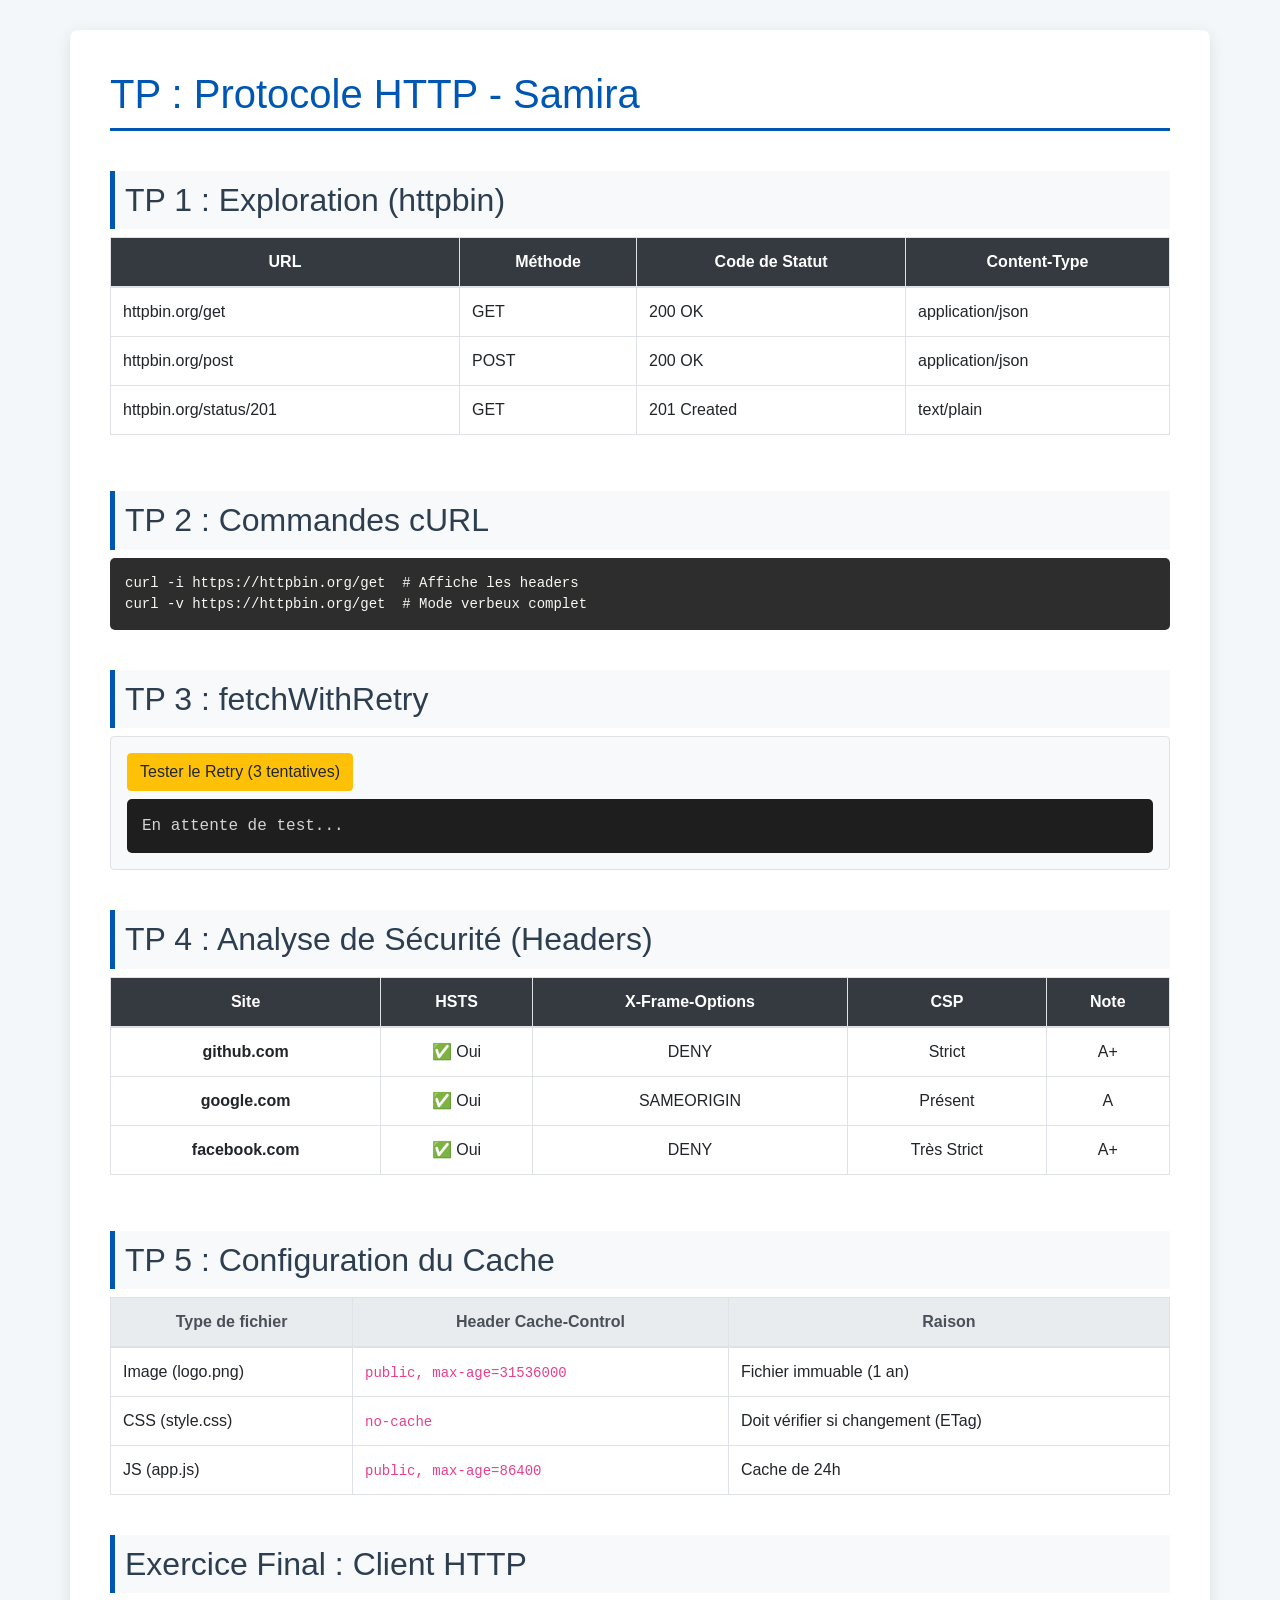
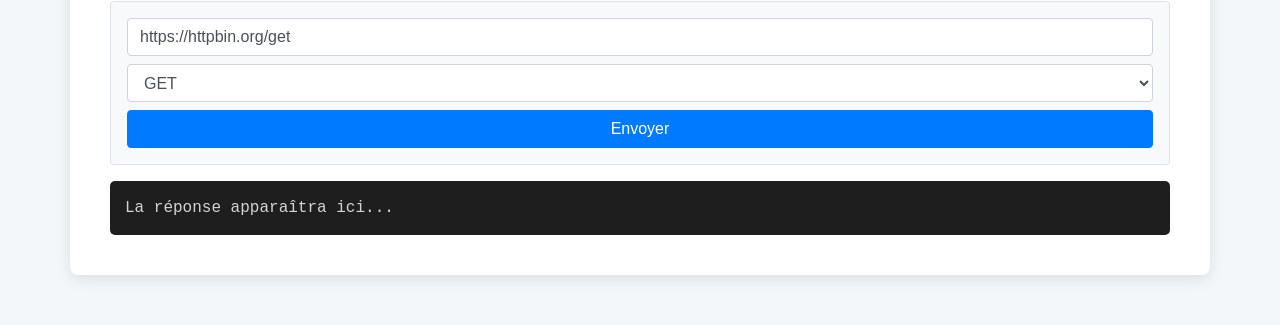
==== TPs/index.html @ c8ce0513 "Refactor index.html for clarity and structure" ====
<!DOCTYPE html>
<html lang="fr">
<head>
  <meta charset="UTF-8" />
  <meta name="viewport" content="width=device-width, initial-scale=1.0" />
  <title>TP Final : Le Protocole HTTP - Samira</title>
  <link rel="stylesheet" href="https://stackpath.bootstrapcdn.com/bootstrap/4.5.2/css/bootstrap.min.css" />
  <style>
    body { font-family: 'Segoe UI', Tahoma, Geneva, Verdana, sans-serif; background-color: #f4f7f9; color: #333; padding-bottom: 50px; }
    .container { background: white; padding: 40px; margin-top: 30px; border-radius: 8px; box-shadow: 0 4px 15px rgba(0,0,0,0.1); }
    h1 { color: #0056b3; border-bottom: 3px solid #0056b3; padding-bottom: 10px; margin-bottom: 30px; }
    h2 { color: #2c3e50; margin-top: 40px; border-left: 5px solid #0056b3; padding-left: 15px; background: #f8f9fa; padding: 10px; }
    .instruction { background-color: #ffffff; border: 1px solid #dee2e6; padding: 15px; border-radius: 5px; margin-top: 10px; border-left: 3px solid #6c757d; }
    pre { background: #2d2d2d; color: #f8f8f2; padding: 15px; border-radius: 5px; overflow-x: auto; }
    .table thead th { background-color: #343a40; color: white; text-align: center; }
    #response-area, #retry-log { background: #1e1e1e; color: #d4d4d4; padding: 15px; border-radius: 5px; min-height: 50px; white-space: pre-wrap; font-family: monospace; }
  </style>
</head>
<body>
  <div class="container">
    <h1>TP : Protocole HTTP - Samira</h1>

    <h2>TP 1 : Exploration (httpbin)</h2>
    <div class="table-responsive">
      <table class="table table-bordered">
        <thead>
          <tr>
            <th>URL</th>
            <th>Méthode</th>
            <th>Code de Statut</th>
            <th>Content-Type</th>
          </tr>
        </thead>
        <tbody>
          <tr>
            <td>httpbin.org/get</td>
            <td>GET</td>
            <td>200 OK</td>
            <td>application/json</td>
          </tr>
          <tr>
            <td>httpbin.org/post</td>
            <td>POST</td>
            <td>200 OK</td>
            <td>application/json</td>
          </tr>
          <tr>
            <td>httpbin.org/status/201</td>
            <td>GET</td>
            <td>201 Created</td>
            <td>text/plain</td>
          </tr>
        </tbody>
      </table>
    </div>

    <h2>TP 2 : Commandes cURL</h2>
    <pre>curl -i https://httpbin.org/get  # Affiche les headers
curl -v https://httpbin.org/get  # Mode verbeux complet</pre>

    <h2>TP 3 : fetchWithRetry</h2>
    <div class="p-3 border rounded bg-light mb-3">
        <button class="btn btn-warning" onclick="testRetry()">Tester le Retry (3 tentatives)</button>
        <div id="retry-log" class="mt-2">En attente de test...</div>
    </div>

    <h2>TP 4 : Analyse de Sécurité (Headers)</h2>
    <div class="table-responsive">
      <table class="table table-bordered text-center">
        <thead>
          <tr>
            <th>Site</th>
            <th>HSTS</th>
            <th>X-Frame-Options</th>
            <th>CSP</th>
            <th>Note</th>
          </tr>
        </thead>
        <tbody>
          <tr>
            <td><strong>github.com</strong></td>
            <td>✅ Oui</td>
            <td>DENY</td>
            <td>Strict</td>
            <td>A+</td>
          </tr>
          <tr>
            <td><strong>google.com</strong></td>
            <td>✅ Oui</td>
            <td>SAMEORIGIN</td>
            <td>Présent</td>
            <td>A</td>
          </tr>
          <tr>
            <td><strong>facebook.com</strong></td>
            <td>✅ Oui</td>
            <td>DENY</td>
            <td>Très Strict</td>
            <td>A+</td>
          </tr>
        </tbody>
      </table>
    </div>

    <h2>TP 5 : Configuration du Cache</h2>
    <table class="table table-bordered">
      <thead class="thead-light">
        <tr><th>Type de fichier</th><th>Header Cache-Control</th><th>Raison</th></tr>
      </thead>
      <tbody>
        <tr><td>Image (logo.png)</td><td><code>public, max-age=31536000</code></td><td>Fichier immuable (1 an)</td></tr>
        <tr><td>CSS (style.css)</td><td><code>no-cache</code></td><td>Doit vérifier si changement (ETag)</td></tr>
        <tr><td>JS (app.js)</td><td><code>public, max-age=86400</code></td><td>Cache de 24h</td></tr>
      </tbody>
    </table>

    <h2>Exercice Final : Client HTTP</h2>
    <form id="http-form" class="bg-light p-3 border rounded">
      <input type="url" id="url" class="form-control mb-2" value="https://httpbin.org/get">
      <select id="method" class="form-control mb-2">
        <option>GET</option><option>POST</option>
      </select>
      <button type="submit" class="btn btn-primary btn-block">Envoyer</button>
    </form>
    <div id="response-area" class="mt-3">La réponse apparaîtra ici...</div>
  </div>

  <script>
    // Logique Retry
    async function fetchWithRetry(url, options, maxRetries) {
      const log = document.getElementById('retry-log');
      log.textContent = "";
      for (let i = 0; i <= maxRetries; i++) {
        try {
          log.textContent += `Essai ${i}... `;
          const res = await fetch(url, options);
          if (res.status >= 500) throw new Error(res.status);
          log.textContent += "Succès !";
          return res;
        } catch (e) {
          if (i === maxRetries) { log.textContent += "\nÉchec final."; throw e; }
          log.textContent += `Erreur ${e.message}. Attente 1s...\n`;
          await new Promise(r => setTimeout(r, 1000));
        }
      }
    }
    function testRetry() { fetchWithRetry('https://httpbin.org/status/500', {}, 3).catch(e=>{}); }

    // Logique Formulaire
    document.getElementById('http-form').addEventListener('submit', async (e) => {
      e.preventDefault();
      const area = document.getElementById('response-area');
      area.textContent = "Chargement...";
      try {
        const res = await fetch(document.getElementById('url').value, { method: document.getElementById('method').value });
        const data = await res.json();
        area.textContent = JSON.stringify(data, null, 2);
      } catch (err) { area.textContent = "Erreur: " + err.message; }
    });
  </script>
</body>
</html>
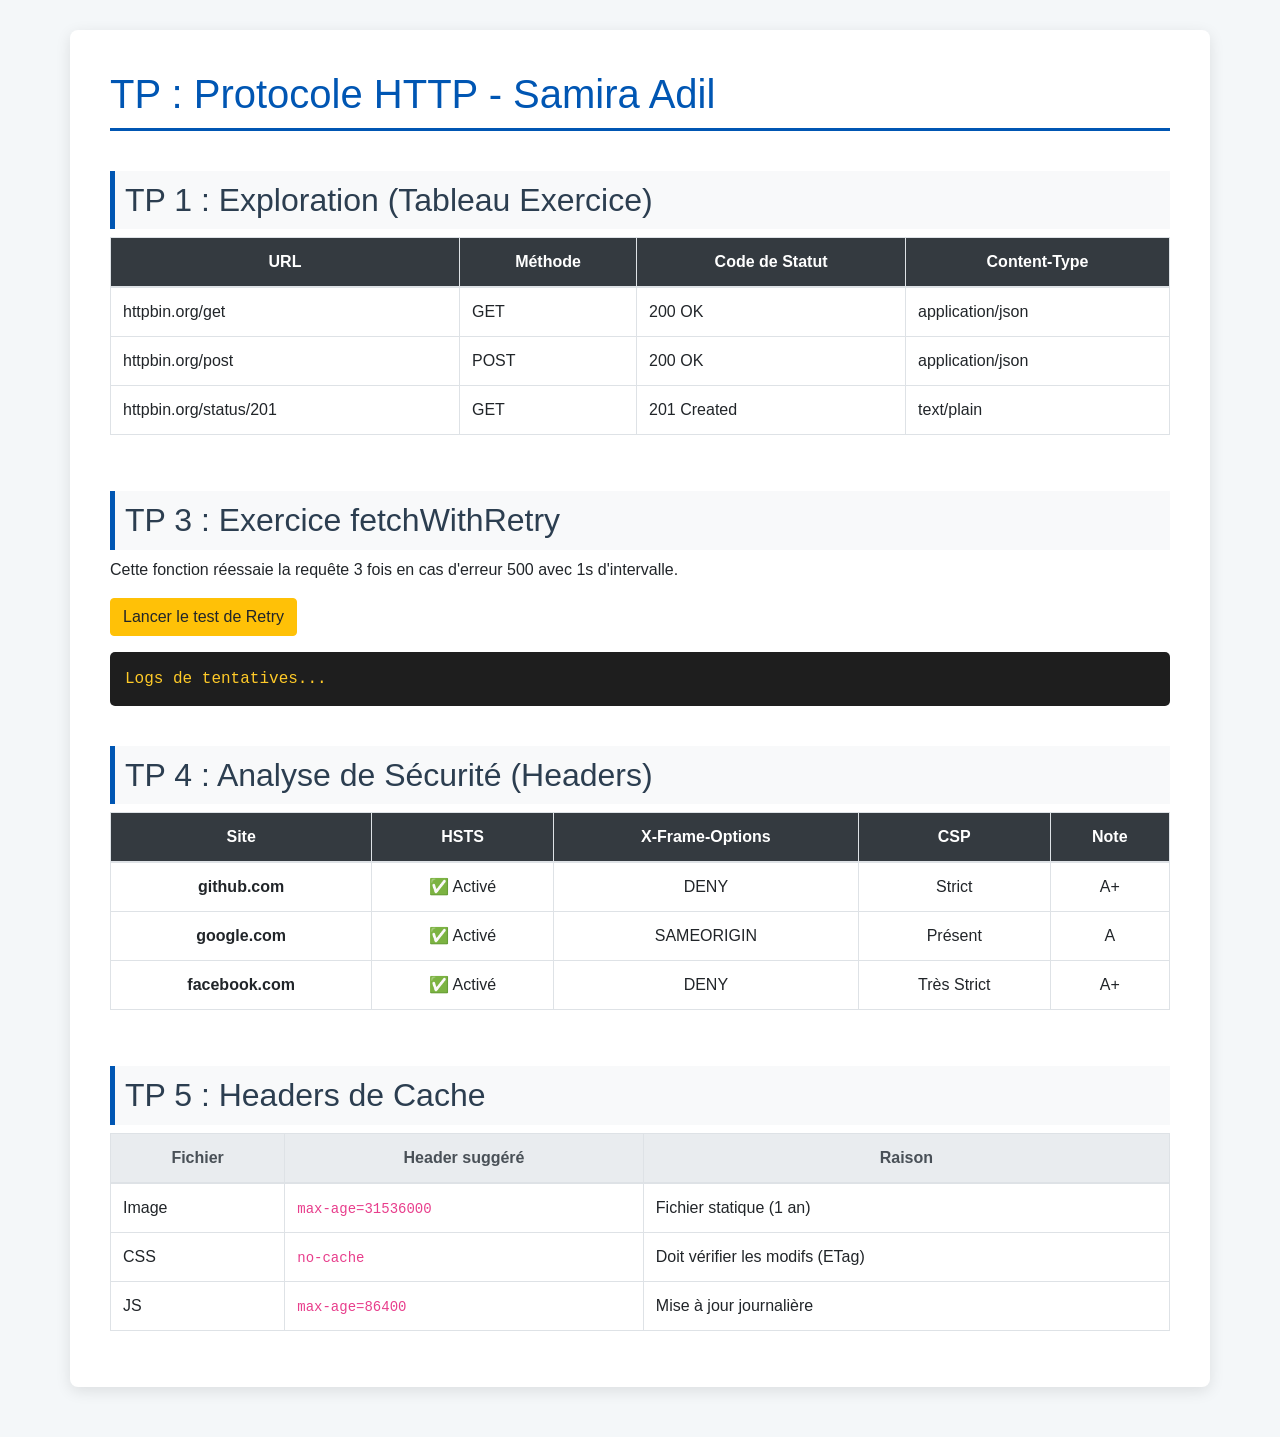
==== commit 6459c310: "Refactor HTML structure and styles for clarity" ====
--- a/TPs/index.html
+++ b/TPs/index.html
@@ -6,21 +6,20 @@
   <title>TP Final : Le Protocole HTTP - Samira</title>
   <link rel="stylesheet" href="https://stackpath.bootstrapcdn.com/bootstrap/4.5.2/css/bootstrap.min.css" />
   <style>
-    body { font-family: 'Segoe UI', Tahoma, Geneva, Verdana, sans-serif; background-color: #f4f7f9; color: #333; padding-bottom: 50px; }
+    body { font-family: 'Segoe UI', sans-serif; background-color: #f4f7f9; padding-bottom: 50px; }
     .container { background: white; padding: 40px; margin-top: 30px; border-radius: 8px; box-shadow: 0 4px 15px rgba(0,0,0,0.1); }
-    h1 { color: #0056b3; border-bottom: 3px solid #0056b3; padding-bottom: 10px; margin-bottom: 30px; }
-    h2 { color: #2c3e50; margin-top: 40px; border-left: 5px solid #0056b3; padding-left: 15px; background: #f8f9fa; padding: 10px; }
-    .instruction { background-color: #ffffff; border: 1px solid #dee2e6; padding: 15px; border-radius: 5px; margin-top: 10px; border-left: 3px solid #6c757d; }
-    pre { background: #2d2d2d; color: #f8f8f2; padding: 15px; border-radius: 5px; overflow-x: auto; }
+    h1 { color: #0056b3; border-bottom: 3px solid #0056b3; padding-bottom: 10px; }
+    h2 { color: #2c3e50; margin-top: 40px; background: #f8f9fa; padding: 10px; border-left: 5px solid #0056b3; }
     .table thead th { background-color: #343a40; color: white; text-align: center; }
-    #response-area, #retry-log { background: #1e1e1e; color: #d4d4d4; padding: 15px; border-radius: 5px; min-height: 50px; white-space: pre-wrap; font-family: monospace; }
+    pre { background: #2d2d2d; color: #f8f8f2; padding: 15px; border-radius: 5px; }
+    #retry-log { background: #1e1e1e; color: #ffca28; padding: 15px; border-radius: 5px; font-family: monospace; }
   </style>
 </head>
 <body>
   <div class="container">
-    <h1>TP : Protocole HTTP - Samira</h1>
+    <h1>TP : Protocole HTTP - Samira Adil</h1>
 
-    <h2>TP 1 : Exploration (httpbin)</h2>
+    <h2>TP 1 : Exploration (Tableau Exercice)</h2>
     <div class="table-responsive">
       <table class="table table-bordered">
         <thead>
@@ -54,15 +53,10 @@
       </table>
     </div>
 
-    <h2>TP 2 : Commandes cURL</h2>
-    <pre>curl -i https://httpbin.org/get  # Affiche les headers
-curl -v https://httpbin.org/get  # Mode verbeux complet</pre>
-
-    <h2>TP 3 : fetchWithRetry</h2>
-    <div class="p-3 border rounded bg-light mb-3">
-        <button class="btn btn-warning" onclick="testRetry()">Tester le Retry (3 tentatives)</button>
-        <div id="retry-log" class="mt-2">En attente de test...</div>
-    </div>
+    <h2>TP 3 : Exercice fetchWithRetry</h2>
+    <p>Cette fonction réessaie la requête 3 fois en cas d'erreur 500 avec 1s d'intervalle.</p>
+    <button class="btn btn-warning mb-3" onclick="runRetryTest()">Lancer le test de Retry</button>
+    <div id="retry-log">Logs de tentatives...</div>
 
     <h2>TP 4 : Analyse de Sécurité (Headers)</h2>
     <div class="table-responsive">
@@ -79,21 +73,21 @@
         <tbody>
           <tr>
             <td><strong>github.com</strong></td>
-            <td>✅ Oui</td>
+            <td>✅ Activé</td>
             <td>DENY</td>
             <td>Strict</td>
             <td>A+</td>
           </tr>
           <tr>
             <td><strong>google.com</strong></td>
-            <td>✅ Oui</td>
+            <td>✅ Activé</td>
             <td>SAMEORIGIN</td>
             <td>Présent</td>
             <td>A</td>
           </tr>
           <tr>
             <td><strong>facebook.com</strong></td>
-            <td>✅ Oui</td>
+            <td>✅ Activé</td>
             <td>DENY</td>
             <td>Très Strict</td>
             <td>A+</td>
@@ -102,61 +96,45 @@
       </table>
     </div>
 
-    <h2>TP 5 : Configuration du Cache</h2>
+    <h2>TP 5 : Headers de Cache</h2>
     <table class="table table-bordered">
       <thead class="thead-light">
-        <tr><th>Type de fichier</th><th>Header Cache-Control</th><th>Raison</th></tr>
+        <tr><th>Fichier</th><th>Header suggéré</th><th>Raison</th></tr>
       </thead>
       <tbody>
-        <tr><td>Image (logo.png)</td><td><code>public, max-age=31536000</code></td><td>Fichier immuable (1 an)</td></tr>
-        <tr><td>CSS (style.css)</td><td><code>no-cache</code></td><td>Doit vérifier si changement (ETag)</td></tr>
-        <tr><td>JS (app.js)</td><td><code>public, max-age=86400</code></td><td>Cache de 24h</td></tr>
+        <tr><td>Image</td><td><code>max-age=31536000</code></td><td>Fichier statique (1 an)</td></tr>
+        <tr><td>CSS</td><td><code>no-cache</code></td><td>Doit vérifier les modifs (ETag)</td></tr>
+        <tr><td>JS</td><td><code>max-age=86400</code></td><td>Mise à jour journalière</td></tr>
       </tbody>
     </table>
-
-    <h2>Exercice Final : Client HTTP</h2>
-    <form id="http-form" class="bg-light p-3 border rounded">
-      <input type="url" id="url" class="form-control mb-2" value="https://httpbin.org/get">
-      <select id="method" class="form-control mb-2">
-        <option>GET</option><option>POST</option>
-      </select>
-      <button type="submit" class="btn btn-primary btn-block">Envoyer</button>
-    </form>
-    <div id="response-area" class="mt-3">La réponse apparaîtra ici...</div>
   </div>
 
   <script>
-    // Logique Retry
+    // FONCTION RETRY
     async function fetchWithRetry(url, options, maxRetries) {
       const log = document.getElementById('retry-log');
       log.textContent = "";
       for (let i = 0; i <= maxRetries; i++) {
         try {
-          log.textContent += `Essai ${i}... `;
+          log.textContent += `Essai n°${i}... `;
           const res = await fetch(url, options);
-          if (res.status >= 500) throw new Error(res.status);
+          if (res.status >= 500) throw new Error(`Erreur ${res.status}`);
           log.textContent += "Succès !";
           return res;
         } catch (e) {
-          if (i === maxRetries) { log.textContent += "\nÉchec final."; throw e; }
-          log.textContent += `Erreur ${e.message}. Attente 1s...\n`;
+          if (i === maxRetries) {
+            log.textContent += `\nÉchec final après ${maxRetries} tentatives.`;
+            throw e;
+          }
+          log.textContent += `Serveur HS. Nouvelle tentative dans 1s...\n`;
           await new Promise(r => setTimeout(r, 1000));
         }
       }
     }
-    function testRetry() { fetchWithRetry('https://httpbin.org/status/500', {}, 3).catch(e=>{}); }
 
-    // Logique Formulaire
-    document.getElementById('http-form').addEventListener('submit', async (e) => {
-      e.preventDefault();
-      const area = document.getElementById('response-area');
-      area.textContent = "Chargement...";
-      try {
-        const res = await fetch(document.getElementById('url').value, { method: document.getElementById('method').value });
-        const data = await res.json();
-        area.textContent = JSON.stringify(data, null, 2);
-      } catch (err) { area.textContent = "Erreur: " + err.message; }
-    });
+    function runRetryTest() {
+      fetchWithRetry('https://httpbin.org/status/500', {}, 3).catch(() => {});
+    }
   </script>
 </body>
 </html>
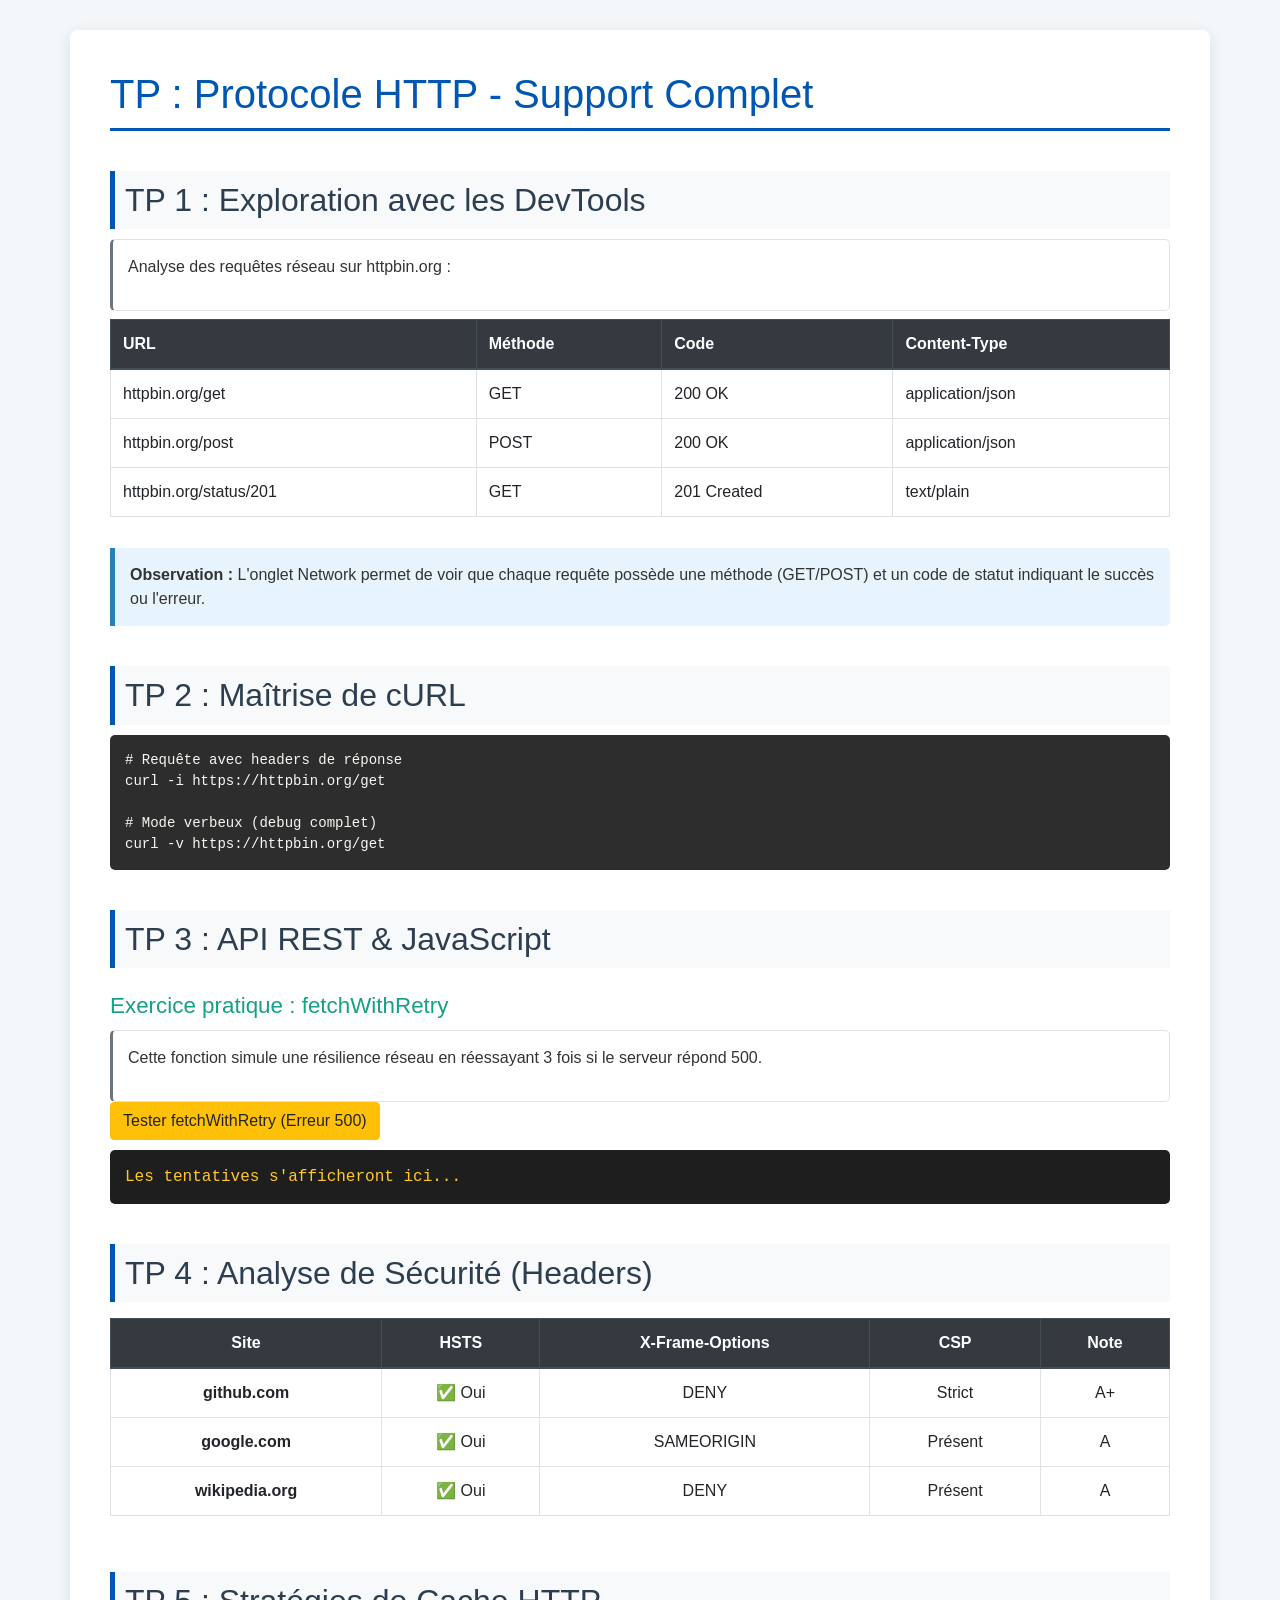
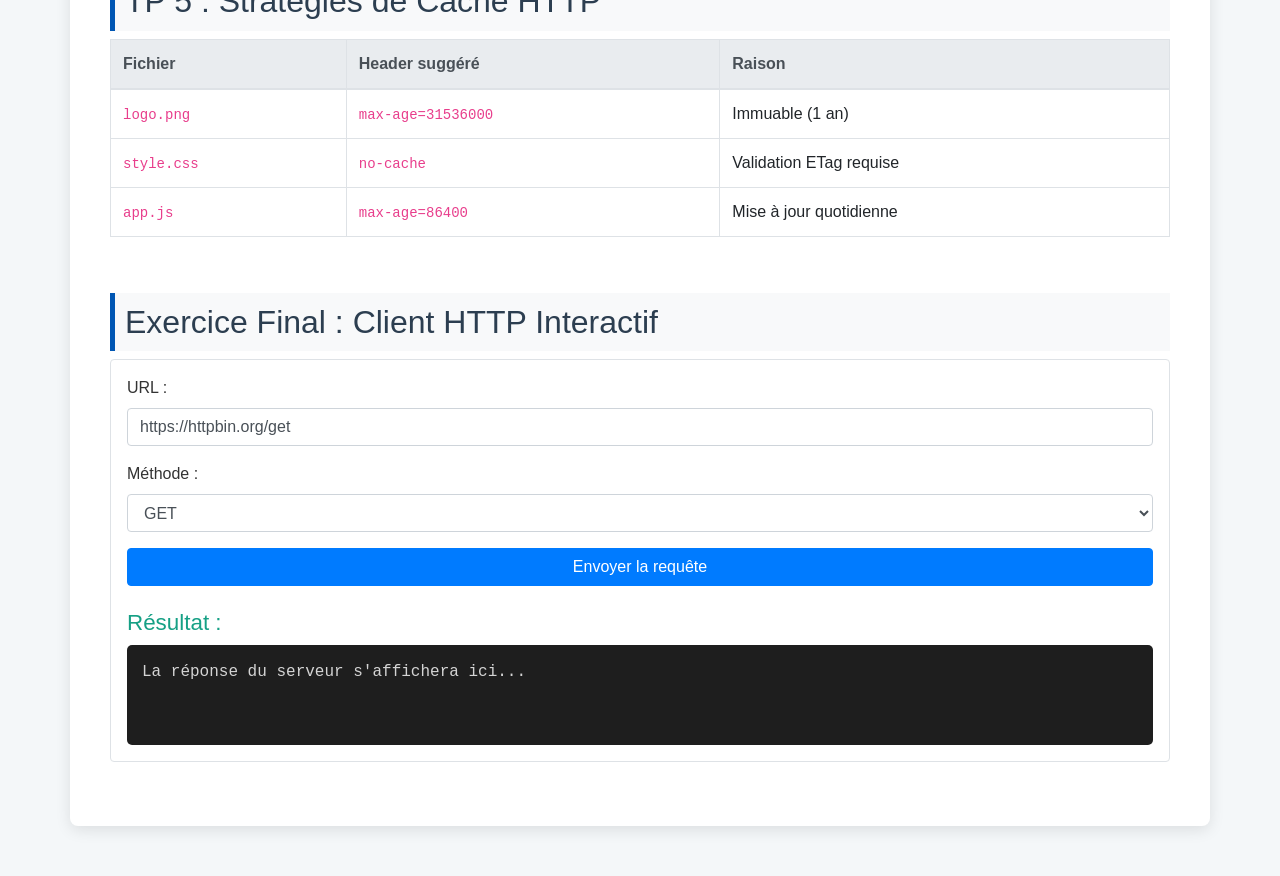
==== commit 5faaebb7: "Refactor index.html for improved layout and features Updated HTML structure and styles for better pr" ====
--- a/TPs/index.html
+++ b/TPs/index.html
@@ -3,138 +3,156 @@
 <head>
   <meta charset="UTF-8" />
   <meta name="viewport" content="width=device-width, initial-scale=1.0" />
-  <title>TP Final : Le Protocole HTTP - Samira</title>
+  <title>TP Final : Le Protocole HTTP</title>
   <link rel="stylesheet" href="https://stackpath.bootstrapcdn.com/bootstrap/4.5.2/css/bootstrap.min.css" />
   <style>
-    body { font-family: 'Segoe UI', sans-serif; background-color: #f4f7f9; padding-bottom: 50px; }
+    body { font-family: 'Segoe UI', Tahoma, Geneva, Verdana, sans-serif; background-color: #f4f7f9; color: #333; padding-bottom: 50px; }
     .container { background: white; padding: 40px; margin-top: 30px; border-radius: 8px; box-shadow: 0 4px 15px rgba(0,0,0,0.1); }
-    h1 { color: #0056b3; border-bottom: 3px solid #0056b3; padding-bottom: 10px; }
-    h2 { color: #2c3e50; margin-top: 40px; background: #f8f9fa; padding: 10px; border-left: 5px solid #0056b3; }
-    .table thead th { background-color: #343a40; color: white; text-align: center; }
-    pre { background: #2d2d2d; color: #f8f8f2; padding: 15px; border-radius: 5px; }
-    #retry-log { background: #1e1e1e; color: #ffca28; padding: 15px; border-radius: 5px; font-family: monospace; }
+    h1 { color: #0056b3; border-bottom: 3px solid #0056b3; padding-bottom: 10px; margin-bottom: 30px; }
+    h2 { color: #2c3e50; margin-top: 40px; border-left: 5px solid #0056b3; padding-left: 15px; background: #f8f9fa; padding: 10px; }
+    h3 { color: #16a085; margin-top: 25px; font-size: 1.4rem; }
+    .instruction { background-color: #ffffff; border: 1px solid #dee2e6; padding: 15px; border-radius: 5px; margin-top: 10px; border-left: 3px solid #6c757d; }
+    .answer { background-color: #e8f4fd; border-left: 5px solid #2980b9; padding: 15px; margin: 15px 0; border-radius: 0 5px 5px 0; }
+    pre { background: #2d2d2d; color: #f8f8f2; padding: 15px; border-radius: 5px; overflow-x: auto; margin-top: 10px; }
+    #response-area, #retry-log { background: #1e1e1e; color: #d4d4d4; padding: 15px; border-radius: 5px; min-height: 100px; white-space: pre-wrap; font-family: monospace; }
+    #retry-log { color: #ffca28; min-height: 50px; margin-top: 10px; }
   </style>
 </head>
 <body>
   <div class="container">
-    <h1>TP : Protocole HTTP - Samira Adil</h1>
+    <h1>TP : Protocole HTTP - Support Complet</h1>
 
-    <h2>TP 1 : Exploration (Tableau Exercice)</h2>
+    <h2>TP 1 : Exploration avec les DevTools</h2>
+    <div class="instruction">
+      <p>Analyse des requêtes réseau sur httpbin.org :</p>
+    </div>
     <div class="table-responsive">
-      <table class="table table-bordered">
-        <thead>
-          <tr>
-            <th>URL</th>
-            <th>Méthode</th>
-            <th>Code de Statut</th>
-            <th>Content-Type</th>
-          </tr>
+      <table class="table table-bordered mt-2">
+        <thead class="thead-dark">
+          <tr><th>URL</th><th>Méthode</th><th>Code</th><th>Content-Type</th></tr>
         </thead>
         <tbody>
-          <tr>
-            <td>httpbin.org/get</td>
-            <td>GET</td>
-            <td>200 OK</td>
-            <td>application/json</td>
-          </tr>
-          <tr>
-            <td>httpbin.org/post</td>
-            <td>POST</td>
-            <td>200 OK</td>
-            <td>application/json</td>
-          </tr>
-          <tr>
-            <td>httpbin.org/status/201</td>
-            <td>GET</td>
-            <td>201 Created</td>
-            <td>text/plain</td>
-          </tr>
+          <tr><td>httpbin.org/get</td><td>GET</td><td>200 OK</td><td>application/json</td></tr>
+          <tr><td>httpbin.org/post</td><td>POST</td><td>200 OK</td><td>application/json</td></tr>
+          <tr><td>httpbin.org/status/201</td><td>GET</td><td>201 Created</td><td>text/plain</td></tr>
         </tbody>
       </table>
     </div>
 
-    <h2>TP 3 : Exercice fetchWithRetry</h2>
-    <p>Cette fonction réessaie la requête 3 fois en cas d'erreur 500 avec 1s d'intervalle.</p>
-    <button class="btn btn-warning mb-3" onclick="runRetryTest()">Lancer le test de Retry</button>
-    <div id="retry-log">Logs de tentatives...</div>
+    <div class="answer">
+      <strong>Observation :</strong> L'onglet Network permet de voir que chaque requête possède une méthode (GET/POST) et un code de statut indiquant le succès ou l'erreur.
+    </div>
+
+    <h2>TP 2 : Maîtrise de cURL</h2>
+    <pre># Requête avec headers de réponse
+curl -i https://httpbin.org/get
+
+# Mode verbeux (debug complet)
+curl -v https://httpbin.org/get</pre>
+
+    <h2>TP 3 : API REST & JavaScript</h2>
+    <h3>Exercice pratique : fetchWithRetry</h3>
+    <div class="instruction">
+      <p>Cette fonction simule une résilience réseau en réessayant 3 fois si le serveur répond 500.</p>
+    </div>
+    <button class="btn btn-warning" onclick="testRetry()">Tester fetchWithRetry (Erreur 500)</button>
+    <div id="retry-log">Les tentatives s'afficheront ici...</div>
 
     <h2>TP 4 : Analyse de Sécurité (Headers)</h2>
     <div class="table-responsive">
-      <table class="table table-bordered text-center">
-        <thead>
-          <tr>
-            <th>Site</th>
-            <th>HSTS</th>
-            <th>X-Frame-Options</th>
-            <th>CSP</th>
-            <th>Note</th>
-          </tr>
+      <table class="table table-bordered mt-2 text-center">
+        <thead class="thead-dark">
+          <tr><th>Site</th><th>HSTS</th><th>X-Frame-Options</th><th>CSP</th><th>Note</th></tr>
         </thead>
         <tbody>
-          <tr>
-            <td><strong>github.com</strong></td>
-            <td>✅ Activé</td>
-            <td>DENY</td>
-            <td>Strict</td>
-            <td>A+</td>
-          </tr>
-          <tr>
-            <td><strong>google.com</strong></td>
-            <td>✅ Activé</td>
-            <td>SAMEORIGIN</td>
-            <td>Présent</td>
-            <td>A</td>
-          </tr>
-          <tr>
-            <td><strong>facebook.com</strong></td>
-            <td>✅ Activé</td>
-            <td>DENY</td>
-            <td>Très Strict</td>
-            <td>A+</td>
-          </tr>
+          <tr><td><strong>github.com</strong></td><td>✅ Oui</td><td>DENY</td><td>Strict</td><td>A+</td></tr>
+          <tr><td><strong>google.com</strong></td><td>✅ Oui</td><td>SAMEORIGIN</td><td>Présent</td><td>A</td></tr>
+          <tr><td><strong>wikipedia.org</strong></td><td>✅ Oui</td><td>DENY</td><td>Présent</td><td>A</td></tr>
         </tbody>
       </table>
     </div>
 
-    <h2>TP 5 : Headers de Cache</h2>
-    <table class="table table-bordered">
-      <thead class="thead-light">
-        <tr><th>Fichier</th><th>Header suggéré</th><th>Raison</th></tr>
-      </thead>
-      <tbody>
-        <tr><td>Image</td><td><code>max-age=31536000</code></td><td>Fichier statique (1 an)</td></tr>
-        <tr><td>CSS</td><td><code>no-cache</code></td><td>Doit vérifier les modifs (ETag)</td></tr>
-        <tr><td>JS</td><td><code>max-age=86400</code></td><td>Mise à jour journalière</td></tr>
-      </tbody>
-    </table>
+    <h2>TP 5 : Stratégies de Cache HTTP</h2>
+    <div class="table-responsive">
+      <table class="table table-bordered">
+        <thead class="thead-light">
+          <tr><th>Fichier</th><th>Header suggéré</th><th>Raison</th></tr>
+        </thead>
+        <tbody>
+          <tr><td><code>logo.png</code></td><td><code>max-age=31536000</code></td><td>Immuable (1 an)</td></tr>
+          <tr><td><code>style.css</code></td><td><code>no-cache</code></td><td>Validation ETag requise</td></tr>
+          <tr><td><code>app.js</code></td><td><code>max-age=86400</code></td><td>Mise à jour quotidienne</td></tr>
+        </tbody>
+      </table>
+    </div>
+
+    <h2>Exercice Final : Client HTTP Interactif</h2>
+    <div class="p-3 border rounded mb-4">
+      <form id="http-form">
+        <div class="form-group">
+          <label>URL :</label>
+          <input type="url" id="url" class="form-control" value="https://httpbin.org/get">
+        </div>
+        <div class="form-group">
+          <label>Méthode :</label>
+          <select id="method" class="form-control">
+            <option>GET</option><option>POST</option><option>PUT</option><option>DELETE</option>
+          </select>
+        </div>
+        <button type="submit" class="btn btn-primary btn-block">Envoyer la requête</button>
+      </form>
+
+      <h3 class="mt-4">Résultat :</h3>
+      <div id="response-area">La réponse du serveur s'affichera ici...</div>
+    </div>
   </div>
 
   <script>
-    // FONCTION RETRY
+    // Logique TP 3 : Fetch with Retry
     async function fetchWithRetry(url, options, maxRetries) {
-      const log = document.getElementById('retry-log');
-      log.textContent = "";
+      const logArea = document.getElementById('retry-log');
+      logArea.textContent = ""; 
       for (let i = 0; i <= maxRetries; i++) {
         try {
-          log.textContent += `Essai n°${i}... `;
-          const res = await fetch(url, options);
-          if (res.status >= 500) throw new Error(`Erreur ${res.status}`);
-          log.textContent += "Succès !";
-          return res;
-        } catch (e) {
+          logArea.textContent += `Tentative ${i}... `;
+          const response = await fetch(url, options);
+          if (response.status >= 500) throw new Error(`Erreur ${response.status}`);
+          logArea.textContent += " Succès !\n";
+          return response;
+        } catch (err) {
           if (i === maxRetries) {
-            log.textContent += `\nÉchec final après ${maxRetries} tentatives.`;
-            throw e;
+            logArea.textContent += `\nÉchec final : ${err.message}`;
+            throw err;
           }
-          log.textContent += `Serveur HS. Nouvelle tentative dans 1s...\n`;
-          await new Promise(r => setTimeout(r, 1000));
+          logArea.textContent += `Échec. Nouvel essai dans 1s...\n`;
+          await new Promise(res => setTimeout(res, 1000));
         }
       }
     }
 
-    function runRetryTest() {
-      fetchWithRetry('https://httpbin.org/status/500', {}, 3).catch(() => {});
+    async function testRetry() {
+      try {
+        await fetchWithRetry('https://httpbin.org/status/500', { method: 'GET' }, 3);
+      } catch(e) {}
     }
+
+    // Logique Client Final
+    document.getElementById('http-form').addEventListener('submit', async (e) => {
+      e.preventDefault();
+      const area = document.getElementById('response-area');
+      area.textContent = "Chargement...";
+      const url = document.getElementById('url').value;
+      const method = document.getElementById('method').value;
+      try {
+        const res = await fetch(url, { method: method });
+        const data = await res.json();
+        let headersStr = "";
+        res.headers.forEach((v, k) => headersStr += `${k}: ${v}\n`);
+        area.innerHTML = `<strong>Statut:</strong> ${res.status}\n\n<strong>Headers:</strong>\n${headersStr}\n<strong>Body:</strong>\n${JSON.stringify(data, null, 2)}`;
+      } catch (err) {
+        area.textContent = "Erreur: " + err.message;
+      }
+    });
   </script>
 </body>
 </html>
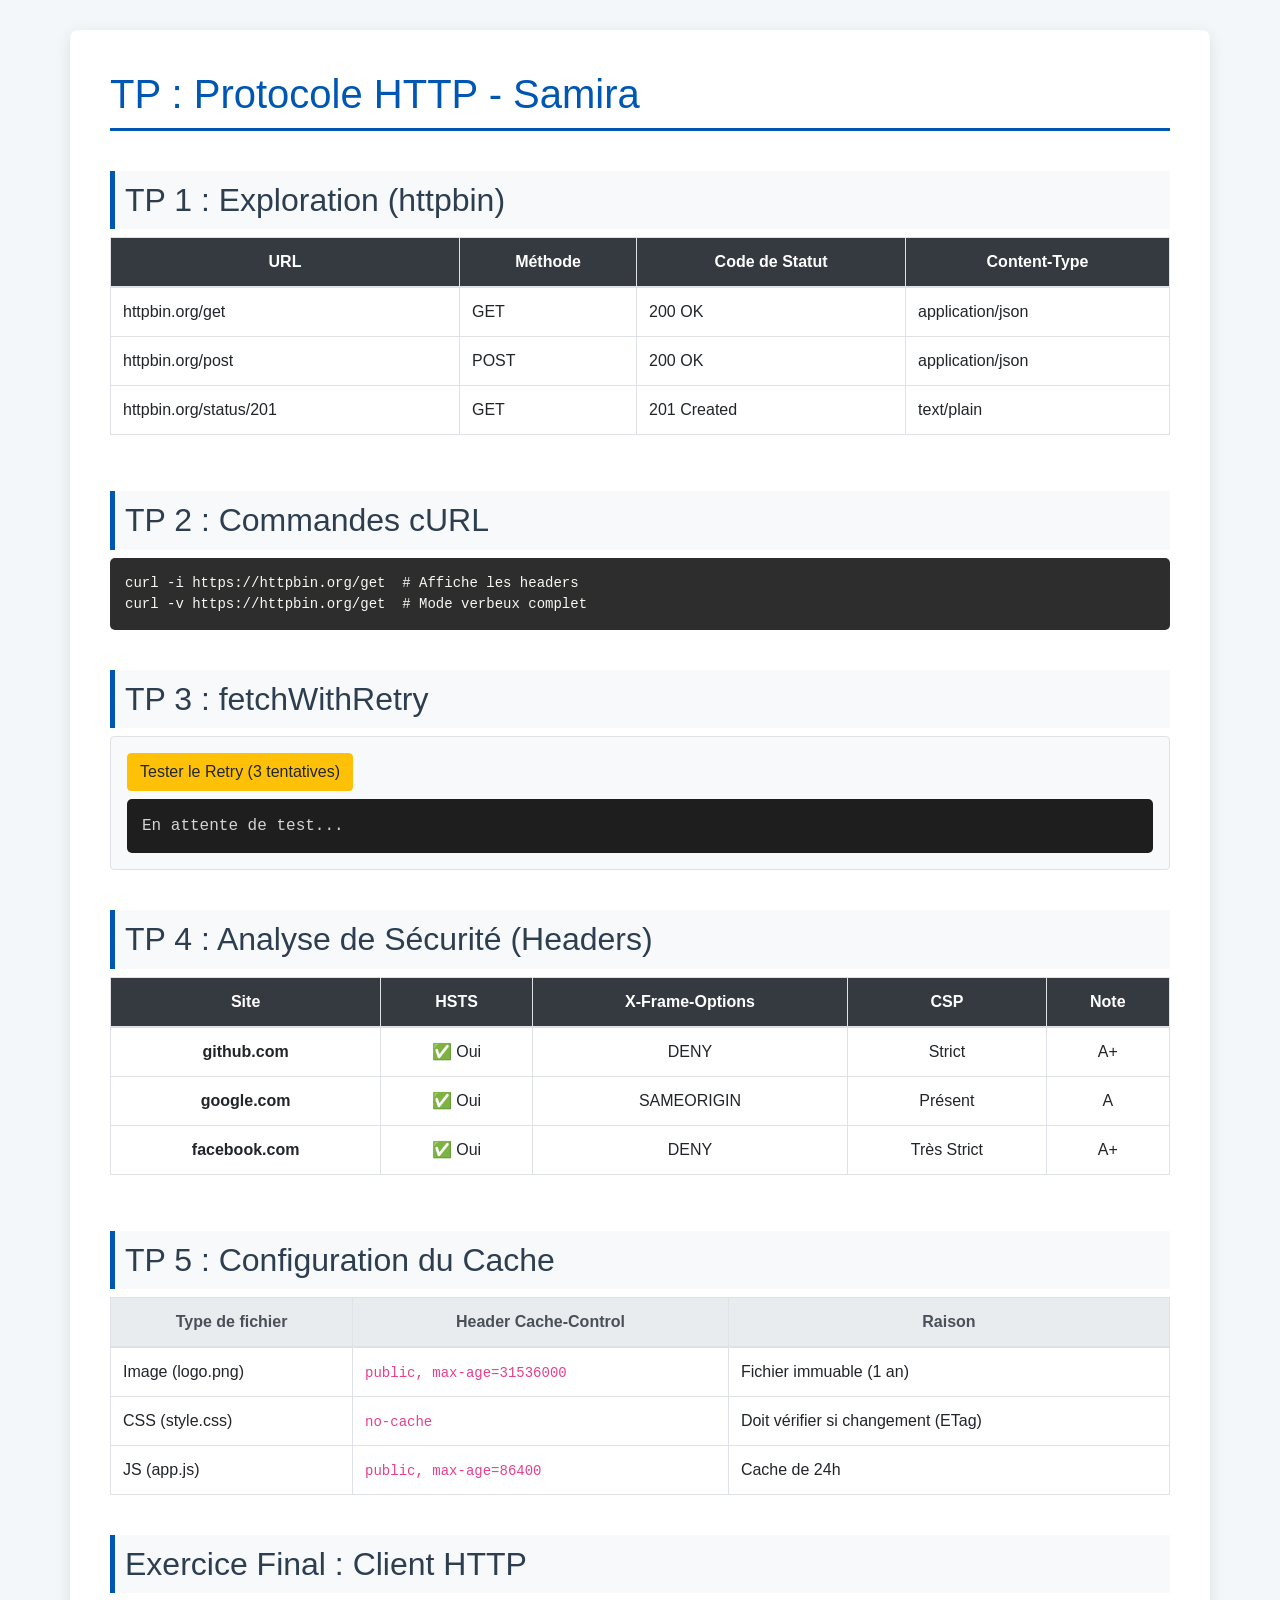
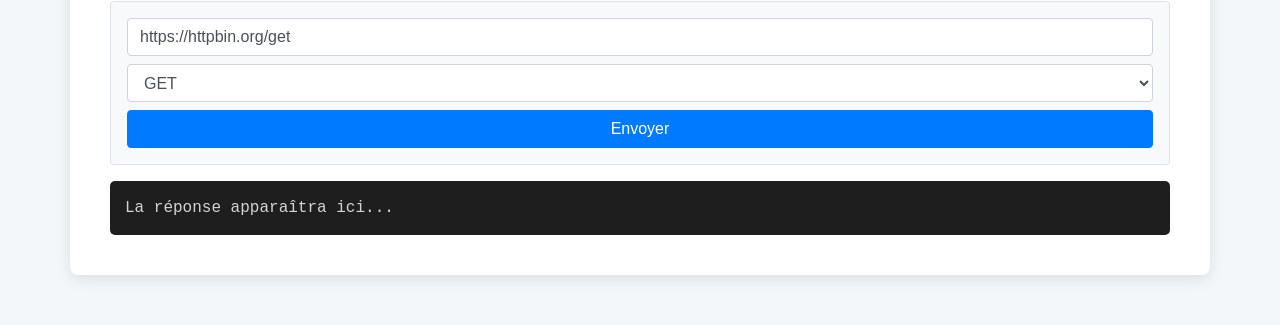
==== commit 2763ed1a: "Update index.html for final project with enhancements" ====
--- a/TPs/index.html
+++ b/TPs/index.html
@@ -3,155 +3,159 @@
 <head>
   <meta charset="UTF-8" />
   <meta name="viewport" content="width=device-width, initial-scale=1.0" />
-  <title>TP Final : Le Protocole HTTP</title>
+  <title>TP Final : Le Protocole HTTP - Samira</title>
   <link rel="stylesheet" href="https://stackpath.bootstrapcdn.com/bootstrap/4.5.2/css/bootstrap.min.css" />
   <style>
     body { font-family: 'Segoe UI', Tahoma, Geneva, Verdana, sans-serif; background-color: #f4f7f9; color: #333; padding-bottom: 50px; }
     .container { background: white; padding: 40px; margin-top: 30px; border-radius: 8px; box-shadow: 0 4px 15px rgba(0,0,0,0.1); }
     h1 { color: #0056b3; border-bottom: 3px solid #0056b3; padding-bottom: 10px; margin-bottom: 30px; }
     h2 { color: #2c3e50; margin-top: 40px; border-left: 5px solid #0056b3; padding-left: 15px; background: #f8f9fa; padding: 10px; }
-    h3 { color: #16a085; margin-top: 25px; font-size: 1.4rem; }
     .instruction { background-color: #ffffff; border: 1px solid #dee2e6; padding: 15px; border-radius: 5px; margin-top: 10px; border-left: 3px solid #6c757d; }
-    .answer { background-color: #e8f4fd; border-left: 5px solid #2980b9; padding: 15px; margin: 15px 0; border-radius: 0 5px 5px 0; }
-    pre { background: #2d2d2d; color: #f8f8f2; padding: 15px; border-radius: 5px; overflow-x: auto; margin-top: 10px; }
-    #response-area, #retry-log { background: #1e1e1e; color: #d4d4d4; padding: 15px; border-radius: 5px; min-height: 100px; white-space: pre-wrap; font-family: monospace; }
-    #retry-log { color: #ffca28; min-height: 50px; margin-top: 10px; }
+    pre { background: #2d2d2d; color: #f8f8f2; padding: 15px; border-radius: 5px; overflow-x: auto; }
+    .table thead th { background-color: #343a40; color: white; text-align: center; }
+    #response-area, #retry-log { background: #1e1e1e; color: #d4d4d4; padding: 15px; border-radius: 5px; min-height: 50px; white-space: pre-wrap; font-family: monospace; }
   </style>
 </head>
 <body>
   <div class="container">
-    <h1>TP : Protocole HTTP - Support Complet</h1>
+    <h1>TP : Protocole HTTP - Samira</h1>
 
-    <h2>TP 1 : Exploration avec les DevTools</h2>
-    <div class="instruction">
-      <p>Analyse des requêtes réseau sur httpbin.org :</p>
-    </div>
+    <h2>TP 1 : Exploration (httpbin)</h2>
     <div class="table-responsive">
-      <table class="table table-bordered mt-2">
-        <thead class="thead-dark">
-          <tr><th>URL</th><th>Méthode</th><th>Code</th><th>Content-Type</th></tr>
+      <table class="table table-bordered">
+        <thead>
+          <tr>
+            <th>URL</th>
+            <th>Méthode</th>
+            <th>Code de Statut</th>
+            <th>Content-Type</th>
+          </tr>
         </thead>
         <tbody>
-          <tr><td>httpbin.org/get</td><td>GET</td><td>200 OK</td><td>application/json</td></tr>
-          <tr><td>httpbin.org/post</td><td>POST</td><td>200 OK</td><td>application/json</td></tr>
-          <tr><td>httpbin.org/status/201</td><td>GET</td><td>201 Created</td><td>text/plain</td></tr>
+          <tr>
+            <td>httpbin.org/get</td>
+            <td>GET</td>
+            <td>200 OK</td>
+            <td>application/json</td>
+          </tr>
+          <tr>
+            <td>httpbin.org/post</td>
+            <td>POST</td>
+            <td>200 OK</td>
+            <td>application/json</td>
+          </tr>
+          <tr>
+            <td>httpbin.org/status/201</td>
+            <td>GET</td>
+            <td>201 Created</td>
+            <td>text/plain</td>
+          </tr>
         </tbody>
       </table>
     </div>
 
-    <div class="answer">
-      <strong>Observation :</strong> L'onglet Network permet de voir que chaque requête possède une méthode (GET/POST) et un code de statut indiquant le succès ou l'erreur.
+    <h2>TP 2 : Commandes cURL</h2>
+    <pre>curl -i https://httpbin.org/get  # Affiche les headers
+curl -v https://httpbin.org/get  # Mode verbeux complet</pre>
+
+    <h2>TP 3 : fetchWithRetry</h2>
+    <div class="p-3 border rounded bg-light mb-3">
+        <button class="btn btn-warning" onclick="testRetry()">Tester le Retry (3 tentatives)</button>
+        <div id="retry-log" class="mt-2">En attente de test...</div>
     </div>
-
-    <h2>TP 2 : Maîtrise de cURL</h2>
-    <pre># Requête avec headers de réponse
-curl -i https://httpbin.org/get
-
-# Mode verbeux (debug complet)
-curl -v https://httpbin.org/get</pre>
-
-    <h2>TP 3 : API REST & JavaScript</h2>
-    <h3>Exercice pratique : fetchWithRetry</h3>
-    <div class="instruction">
-      <p>Cette fonction simule une résilience réseau en réessayant 3 fois si le serveur répond 500.</p>
-    </div>
-    <button class="btn btn-warning" onclick="testRetry()">Tester fetchWithRetry (Erreur 500)</button>
-    <div id="retry-log">Les tentatives s'afficheront ici...</div>
 
     <h2>TP 4 : Analyse de Sécurité (Headers)</h2>
     <div class="table-responsive">
-      <table class="table table-bordered mt-2 text-center">
-        <thead class="thead-dark">
-          <tr><th>Site</th><th>HSTS</th><th>X-Frame-Options</th><th>CSP</th><th>Note</th></tr>
+      <table class="table table-bordered text-center">
+        <thead>
+          <tr>
+            <th>Site</th>
+            <th>HSTS</th>
+            <th>X-Frame-Options</th>
+            <th>CSP</th>
+            <th>Note</th>
+          </tr>
         </thead>
         <tbody>
-          <tr><td><strong>github.com</strong></td><td>✅ Oui</td><td>DENY</td><td>Strict</td><td>A+</td></tr>
-          <tr><td><strong>google.com</strong></td><td>✅ Oui</td><td>SAMEORIGIN</td><td>Présent</td><td>A</td></tr>
-          <tr><td><strong>wikipedia.org</strong></td><td>✅ Oui</td><td>DENY</td><td>Présent</td><td>A</td></tr>
+          <tr>
+            <td><strong>github.com</strong></td>
+            <td>✅ Oui</td>
+            <td>DENY</td>
+            <td>Strict</td>
+            <td>A+</td>
+          </tr>
+          <tr>
+            <td><strong>google.com</strong></td>
+            <td>✅ Oui</td>
+            <td>SAMEORIGIN</td>
+            <td>Présent</td>
+            <td>A</td>
+          </tr>
+          <tr>
+            <td><strong>facebook.com</strong></td>
+            <td>✅ Oui</td>
+            <td>DENY</td>
+            <td>Très Strict</td>
+            <td>A+</td>
+          </tr>
         </tbody>
       </table>
     </div>
 
-    <h2>TP 5 : Stratégies de Cache HTTP</h2>
-    <div class="table-responsive">
-      <table class="table table-bordered">
-        <thead class="thead-light">
-          <tr><th>Fichier</th><th>Header suggéré</th><th>Raison</th></tr>
-        </thead>
-        <tbody>
-          <tr><td><code>logo.png</code></td><td><code>max-age=31536000</code></td><td>Immuable (1 an)</td></tr>
-          <tr><td><code>style.css</code></td><td><code>no-cache</code></td><td>Validation ETag requise</td></tr>
-          <tr><td><code>app.js</code></td><td><code>max-age=86400</code></td><td>Mise à jour quotidienne</td></tr>
-        </tbody>
-      </table>
-    </div>
+    <h2>TP 5 : Configuration du Cache</h2>
+    <table class="table table-bordered">
+      <thead class="thead-light">
+        <tr><th>Type de fichier</th><th>Header Cache-Control</th><th>Raison</th></tr>
+      </thead>
+      <tbody>
+        <tr><td>Image (logo.png)</td><td><code>public, max-age=31536000</code></td><td>Fichier immuable (1 an)</td></tr>
+        <tr><td>CSS (style.css)</td><td><code>no-cache</code></td><td>Doit vérifier si changement (ETag)</td></tr>
+        <tr><td>JS (app.js)</td><td><code>public, max-age=86400</code></td><td>Cache de 24h</td></tr>
+      </tbody>
+    </table>
 
-    <h2>Exercice Final : Client HTTP Interactif</h2>
-    <div class="p-3 border rounded mb-4">
-      <form id="http-form">
-        <div class="form-group">
-          <label>URL :</label>
-          <input type="url" id="url" class="form-control" value="https://httpbin.org/get">
-        </div>
-        <div class="form-group">
-          <label>Méthode :</label>
-          <select id="method" class="form-control">
-            <option>GET</option><option>POST</option><option>PUT</option><option>DELETE</option>
-          </select>
-        </div>
-        <button type="submit" class="btn btn-primary btn-block">Envoyer la requête</button>
-      </form>
-
-      <h3 class="mt-4">Résultat :</h3>
-      <div id="response-area">La réponse du serveur s'affichera ici...</div>
-    </div>
+    <h2>Exercice Final : Client HTTP</h2>
+    <form id="http-form" class="bg-light p-3 border rounded">
+      <input type="url" id="url" class="form-control mb-2" value="https://httpbin.org/get">
+      <select id="method" class="form-control mb-2">
+        <option>GET</option><option>POST</option>
+      </select>
+      <button type="submit" class="btn btn-primary btn-block">Envoyer</button>
+    </form>
+    <div id="response-area" class="mt-3">La réponse apparaîtra ici...</div>
   </div>
 
   <script>
-    // Logique TP 3 : Fetch with Retry
+    // Logique Retry
     async function fetchWithRetry(url, options, maxRetries) {
-      const logArea = document.getElementById('retry-log');
-      logArea.textContent = ""; 
+      const log = document.getElementById('retry-log');
+      log.textContent = "";
       for (let i = 0; i <= maxRetries; i++) {
         try {
-          logArea.textContent += `Tentative ${i}... `;
-          const response = await fetch(url, options);
-          if (response.status >= 500) throw new Error(`Erreur ${response.status}`);
-          logArea.textContent += " Succès !\n";
-          return response;
-        } catch (err) {
-          if (i === maxRetries) {
-            logArea.textContent += `\nÉchec final : ${err.message}`;
-            throw err;
-          }
-          logArea.textContent += `Échec. Nouvel essai dans 1s...\n`;
-          await new Promise(res => setTimeout(res, 1000));
+          log.textContent += `Essai ${i}... `;
+          const res = await fetch(url, options);
+          if (res.status >= 500) throw new Error(res.status);
+          log.textContent += "Succès !";
+          return res;
+        } catch (e) {
+          if (i === maxRetries) { log.textContent += "\nÉchec final."; throw e; }
+          log.textContent += `Erreur ${e.message}. Attente 1s...\n`;
+          await new Promise(r => setTimeout(r, 1000));
         }
       }
     }
+    function testRetry() { fetchWithRetry('https://httpbin.org/status/500', {}, 3).catch(e=>{}); }
 
-    async function testRetry() {
-      try {
-        await fetchWithRetry('https://httpbin.org/status/500', { method: 'GET' }, 3);
-      } catch(e) {}
-    }
-
-    // Logique Client Final
+    // Logique Formulaire
     document.getElementById('http-form').addEventListener('submit', async (e) => {
       e.preventDefault();
       const area = document.getElementById('response-area');
       area.textContent = "Chargement...";
-      const url = document.getElementById('url').value;
-      const method = document.getElementById('method').value;
       try {
-        const res = await fetch(url, { method: method });
+        const res = await fetch(document.getElementById('url').value, { method: document.getElementById('method').value });
         const data = await res.json();
-        let headersStr = "";
-        res.headers.forEach((v, k) => headersStr += `${k}: ${v}\n`);
-        area.innerHTML = `<strong>Statut:</strong> ${res.status}\n\n<strong>Headers:</strong>\n${headersStr}\n<strong>Body:</strong>\n${JSON.stringify(data, null, 2)}`;
-      } catch (err) {
-        area.textContent = "Erreur: " + err.message;
-      }
+        area.textContent = JSON.stringify(data, null, 2);
+      } catch (err) { area.textContent = "Erreur: " + err.message; }
     });
   </script>
 </body>
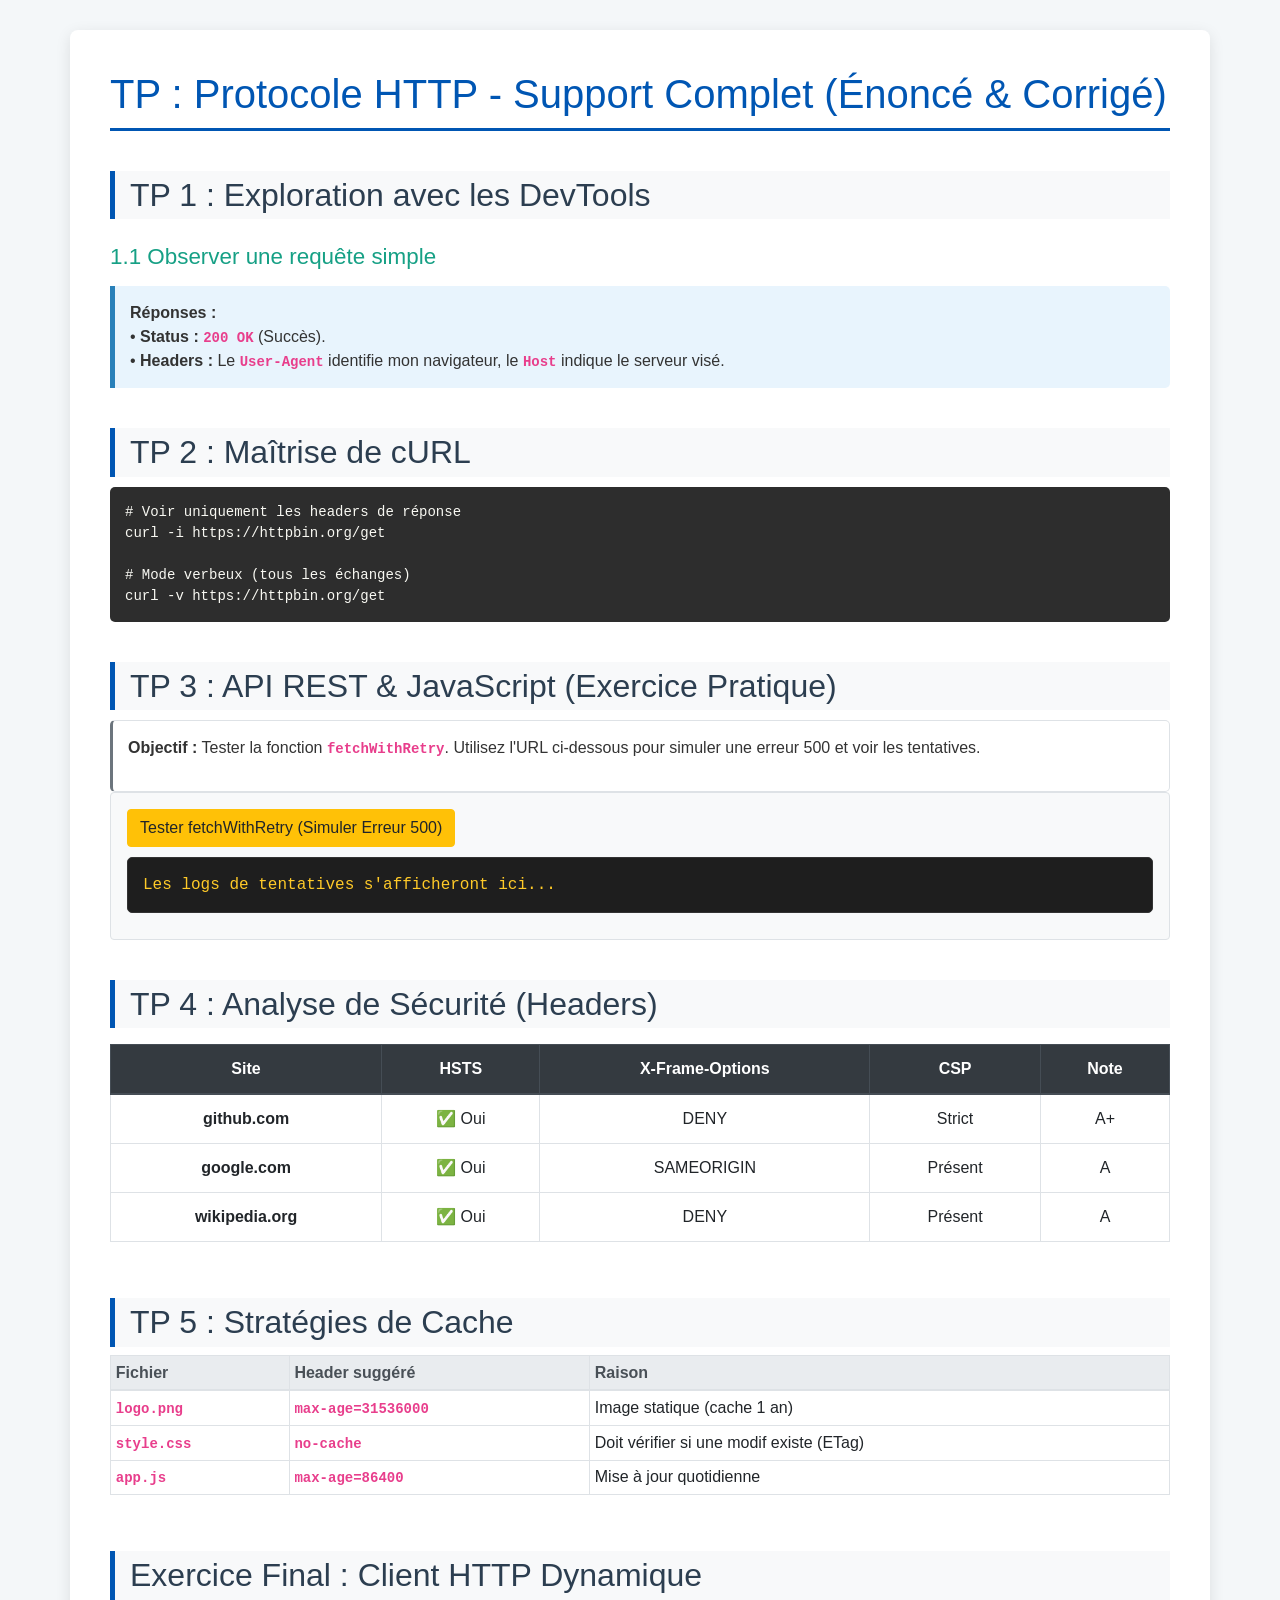
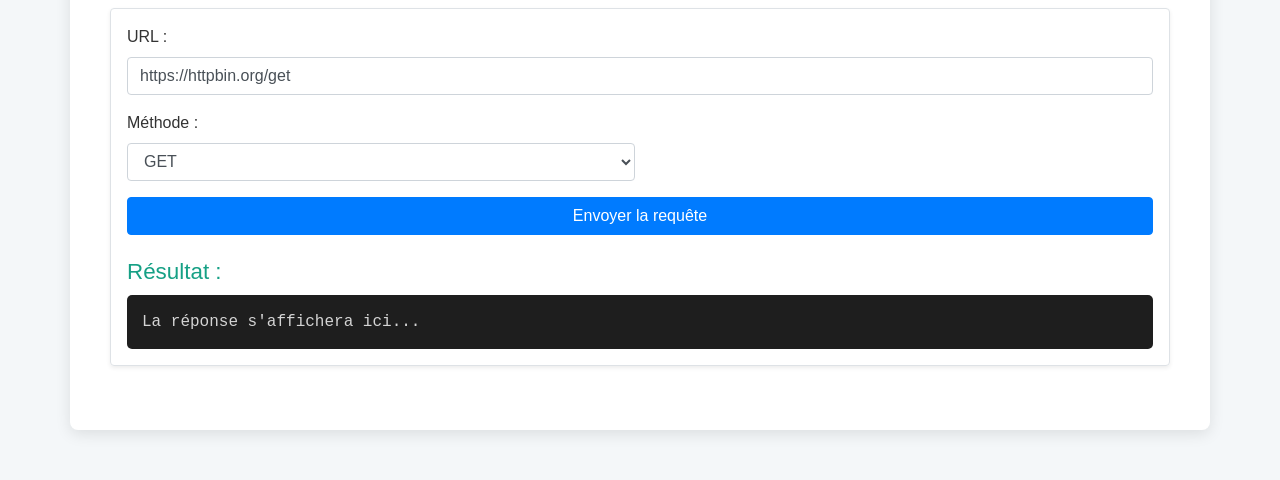
==== commit 467573a8: "Refactor HTML structure and improve styles" ====
--- a/TPs/index.html
+++ b/TPs/index.html
@@ -9,153 +9,154 @@
     body { font-family: 'Segoe UI', Tahoma, Geneva, Verdana, sans-serif; background-color: #f4f7f9; color: #333; padding-bottom: 50px; }
     .container { background: white; padding: 40px; margin-top: 30px; border-radius: 8px; box-shadow: 0 4px 15px rgba(0,0,0,0.1); }
     h1 { color: #0056b3; border-bottom: 3px solid #0056b3; padding-bottom: 10px; margin-bottom: 30px; }
-    h2 { color: #2c3e50; margin-top: 40px; border-left: 5px solid #0056b3; padding-left: 15px; background: #f8f9fa; padding: 10px; }
+    h2 { color: #2c3e50; margin-top: 40px; border-left: 5px solid #0056b3; padding-left: 15px; background: #f8f9fa; padding-top: 5px; padding-bottom: 5px; }
+    h3 { color: #16a085; margin-top: 25px; font-size: 1.4rem; }
     .instruction { background-color: #ffffff; border: 1px solid #dee2e6; padding: 15px; border-radius: 5px; margin-top: 10px; border-left: 3px solid #6c757d; }
-    pre { background: #2d2d2d; color: #f8f8f2; padding: 15px; border-radius: 5px; overflow-x: auto; }
-    .table thead th { background-color: #343a40; color: white; text-align: center; }
-    #response-area, #retry-log { background: #1e1e1e; color: #d4d4d4; padding: 15px; border-radius: 5px; min-height: 50px; white-space: pre-wrap; font-family: monospace; }
+    .answer { background-color: #e8f4fd; border-left: 5px solid #2980b9; padding: 15px; margin: 15px 0; border-radius: 0 5px 5px 0; }
+    pre { background: #2d2d2d; color: #f8f8f2; padding: 15px; border-radius: 5px; overflow-x: auto; margin-top: 10px; }
+    code { color: #e83e8c; font-weight: bold; }
+    #response-area, #retry-log { background: #1e1e1e; color: #d4d4d4; padding: 15px; border-radius: 5px; min-height: 50px; white-space: pre-wrap; font-family: monospace; margin-top: 10px; }
+    #retry-log { color: #ffca28; border: 1px solid #333; margin-bottom: 10px; }
+    .header-key { color: #9cdcfe; }
+    .header-val { color: #ce9178; }
   </style>
 </head>
 <body>
   <div class="container">
-    <h1>TP : Protocole HTTP - Samira</h1>
+    <h1>TP : Protocole HTTP - Support Complet (Énoncé & Corrigé)</h1>
 
-    <h2>TP 1 : Exploration (httpbin)</h2>
+    <h2>TP 1 : Exploration avec les DevTools</h2>
+    <h3>1.1 Observer une requête simple</h3>
+    <div class="answer">
+      <strong>Réponses :</strong><br>
+      • <strong>Status :</strong> <code>200 OK</code> (Succès).<br>
+      • <strong>Headers :</strong> Le <code>User-Agent</code> identifie mon navigateur, le <code>Host</code> indique le serveur visé.
+    </div>
+
+    <h2>TP 2 : Maîtrise de cURL</h2>
+    <pre># Voir uniquement les headers de réponse
+curl -i https://httpbin.org/get
+
+# Mode verbeux (tous les échanges)
+curl -v https://httpbin.org/get</pre>
+
+    <h2>TP 3 : API REST & JavaScript (Exercice Pratique)</h2>
+    <div class="instruction">
+      <p><strong>Objectif :</strong> Tester la fonction <code>fetchWithRetry</code>. Utilisez l'URL ci-dessous pour simuler une erreur 500 et voir les tentatives.</p>
+    </div>
+    
+    <div class="p-3 border rounded bg-light">
+        <button class="btn btn-warning" onclick="testRetry()">Tester fetchWithRetry (Simuler Erreur 500)</button>
+        <div id="retry-log">Les logs de tentatives s'afficheront ici...</div>
+    </div>
+
+    <h2>TP 4 : Analyse de Sécurité (Headers)</h2>
     <div class="table-responsive">
-      <table class="table table-bordered">
-        <thead>
-          <tr>
-            <th>URL</th>
-            <th>Méthode</th>
-            <th>Code de Statut</th>
-            <th>Content-Type</th>
-          </tr>
+      <table class="table table-bordered mt-2 text-center">
+        <thead class="thead-dark">
+          <tr><th>Site</th><th>HSTS</th><th>X-Frame-Options</th><th>CSP</th><th>Note</th></tr>
         </thead>
         <tbody>
-          <tr>
-            <td>httpbin.org/get</td>
-            <td>GET</td>
-            <td>200 OK</td>
-            <td>application/json</td>
-          </tr>
-          <tr>
-            <td>httpbin.org/post</td>
-            <td>POST</td>
-            <td>200 OK</td>
-            <td>application/json</td>
-          </tr>
-          <tr>
-            <td>httpbin.org/status/201</td>
-            <td>GET</td>
-            <td>201 Created</td>
-            <td>text/plain</td>
-          </tr>
+          <tr><td><strong>github.com</strong></td><td>✅ Oui</td><td>DENY</td><td>Strict</td><td>A+</td></tr>
+          <tr><td><strong>google.com</strong></td><td>✅ Oui</td><td>SAMEORIGIN</td><td>Présent</td><td>A</td></tr>
+          <tr><td><strong>wikipedia.org</strong></td><td>✅ Oui</td><td>DENY</td><td>Présent</td><td>A</td></tr>
         </tbody>
       </table>
     </div>
 
-    <h2>TP 2 : Commandes cURL</h2>
-    <pre>curl -i https://httpbin.org/get  # Affiche les headers
-curl -v https://httpbin.org/get  # Mode verbeux complet</pre>
-
-    <h2>TP 3 : fetchWithRetry</h2>
-    <div class="p-3 border rounded bg-light mb-3">
-        <button class="btn btn-warning" onclick="testRetry()">Tester le Retry (3 tentatives)</button>
-        <div id="retry-log" class="mt-2">En attente de test...</div>
-    </div>
-
-    <h2>TP 4 : Analyse de Sécurité (Headers)</h2>
+    <h2>TP 5 : Stratégies de Cache</h2>
     <div class="table-responsive">
-      <table class="table table-bordered text-center">
-        <thead>
-          <tr>
-            <th>Site</th>
-            <th>HSTS</th>
-            <th>X-Frame-Options</th>
-            <th>CSP</th>
-            <th>Note</th>
-          </tr>
+      <table class="table table-sm table-bordered">
+        <thead class="thead-light">
+          <tr><th>Fichier</th><th>Header suggéré</th><th>Raison</th></tr>
         </thead>
         <tbody>
-          <tr>
-            <td><strong>github.com</strong></td>
-            <td>✅ Oui</td>
-            <td>DENY</td>
-            <td>Strict</td>
-            <td>A+</td>
-          </tr>
-          <tr>
-            <td><strong>google.com</strong></td>
-            <td>✅ Oui</td>
-            <td>SAMEORIGIN</td>
-            <td>Présent</td>
-            <td>A</td>
-          </tr>
-          <tr>
-            <td><strong>facebook.com</strong></td>
-            <td>✅ Oui</td>
-            <td>DENY</td>
-            <td>Très Strict</td>
-            <td>A+</td>
-          </tr>
+          <tr><td><code>logo.png</code></td><td><code>max-age=31536000</code></td><td>Image statique (cache 1 an)</td></tr>
+          <tr><td><code>style.css</code></td><td><code>no-cache</code></td><td>Doit vérifier si une modif existe (ETag)</td></tr>
+          <tr><td><code>app.js</code></td><td><code>max-age=86400</code></td><td>Mise à jour quotidienne</td></tr>
         </tbody>
       </table>
     </div>
 
-    <h2>TP 5 : Configuration du Cache</h2>
-    <table class="table table-bordered">
-      <thead class="thead-light">
-        <tr><th>Type de fichier</th><th>Header Cache-Control</th><th>Raison</th></tr>
-      </thead>
-      <tbody>
-        <tr><td>Image (logo.png)</td><td><code>public, max-age=31536000</code></td><td>Fichier immuable (1 an)</td></tr>
-        <tr><td>CSS (style.css)</td><td><code>no-cache</code></td><td>Doit vérifier si changement (ETag)</td></tr>
-        <tr><td>JS (app.js)</td><td><code>public, max-age=86400</code></td><td>Cache de 24h</td></tr>
-      </tbody>
-    </table>
+    <h2>Exercice Final : Client HTTP Dynamique</h2>
+    <div class="p-3 border rounded mb-4 shadow-sm">
+      <form id="http-form">
+        <div class="form-group">
+          <label>URL :</label>
+          <input type="url" id="url" class="form-control" value="https://httpbin.org/get">
+        </div>
+        <div class="form-row">
+          <div class="form-group col-md-6">
+            <label>Méthode :</label>
+            <select id="method" class="form-control">
+              <option>GET</option><option>POST</option><option>PUT</option><option>DELETE</option>
+            </select>
+          </div>
+        </div>
+        <button type="submit" class="btn btn-primary btn-block">Envoyer la requête</button>
+      </form>
 
-    <h2>Exercice Final : Client HTTP</h2>
-    <form id="http-form" class="bg-light p-3 border rounded">
-      <input type="url" id="url" class="form-control mb-2" value="https://httpbin.org/get">
-      <select id="method" class="form-control mb-2">
-        <option>GET</option><option>POST</option>
-      </select>
-      <button type="submit" class="btn btn-primary btn-block">Envoyer</button>
-    </form>
-    <div id="response-area" class="mt-3">La réponse apparaîtra ici...</div>
+      <h3 class="mt-4">Résultat :</h3>
+      <div id="response-area">La réponse s'affichera ici...</div>
+    </div>
   </div>
 
   <script>
-    // Logique Retry
+    // --- LOGIQUE DU TP 3 : FETCH WITH RETRY ---
     async function fetchWithRetry(url, options, maxRetries) {
-      const log = document.getElementById('retry-log');
-      log.textContent = "";
+      const logArea = document.getElementById('retry-log');
+      logArea.textContent = ""; 
+
       for (let i = 0; i <= maxRetries; i++) {
         try {
-          log.textContent += `Essai ${i}... `;
-          const res = await fetch(url, options);
-          if (res.status >= 500) throw new Error(res.status);
-          log.textContent += "Succès !";
-          return res;
-        } catch (e) {
-          if (i === maxRetries) { log.textContent += "\nÉchec final."; throw e; }
-          log.textContent += `Erreur ${e.message}. Attente 1s...\n`;
-          await new Promise(r => setTimeout(r, 1000));
+          logArea.textContent += `Tentative ${i}... `;
+          const response = await fetch(url, options);
+          
+          if (response.status >= 500) {
+            throw new Error(`Erreur ${response.status}`);
+          }
+          logArea.textContent += " Succès !\n";
+          return response;
+        } catch (err) {
+          if (i === maxRetries) {
+            logArea.textContent += `\nÉchec final : ${err.message}`;
+            throw err;
+          }
+          logArea.textContent += `Échouée (${err.message}). Nouvel essai dans 1s...\n`;
+          await new Promise(res => setTimeout(res, 1000));
         }
       }
     }
-    function testRetry() { fetchWithRetry('https://httpbin.org/status/500', {}, 3).catch(e=>{}); }
 
-    // Logique Formulaire
+    async function testRetry() {
+        try {
+            // On appelle une URL qui renvoie une erreur 500 exprès
+            await fetchWithRetry('https://httpbin.org/status/500', { method: 'GET' }, 3);
+        } catch(e) {
+            console.log("Retry terminé avec erreur attendue.");
+        }
+    }
+
+    // --- LOGIQUE DU CLIENT HTTP FINAL ---
     document.getElementById('http-form').addEventListener('submit', async (e) => {
       e.preventDefault();
       const area = document.getElementById('response-area');
       area.textContent = "Chargement...";
+      
+      const method = document.getElementById('method').value;
+      const url = document.getElementById('url').value;
+      
       try {
-        const res = await fetch(document.getElementById('url').value, { method: document.getElementById('method').value });
+        const res = await fetch(url, { method: method });
         const data = await res.json();
-        area.textContent = JSON.stringify(data, null, 2);
-      } catch (err) { area.textContent = "Erreur: " + err.message; }
+        
+        let headersStr = "";
+        res.headers.forEach((v, k) => headersStr += `${k}: ${v}\n`);
+        
+        area.innerHTML = `<strong>Statut:</strong> ${res.status}\n\n<strong>Headers:</strong>\n${headersStr}\n<strong>Body:</strong>\n${JSON.stringify(data, null, 2)}`;
+      } catch (err) {
+        area.textContent = "Erreur: " + err.message;
+      }
     });
   </script>
 </body>
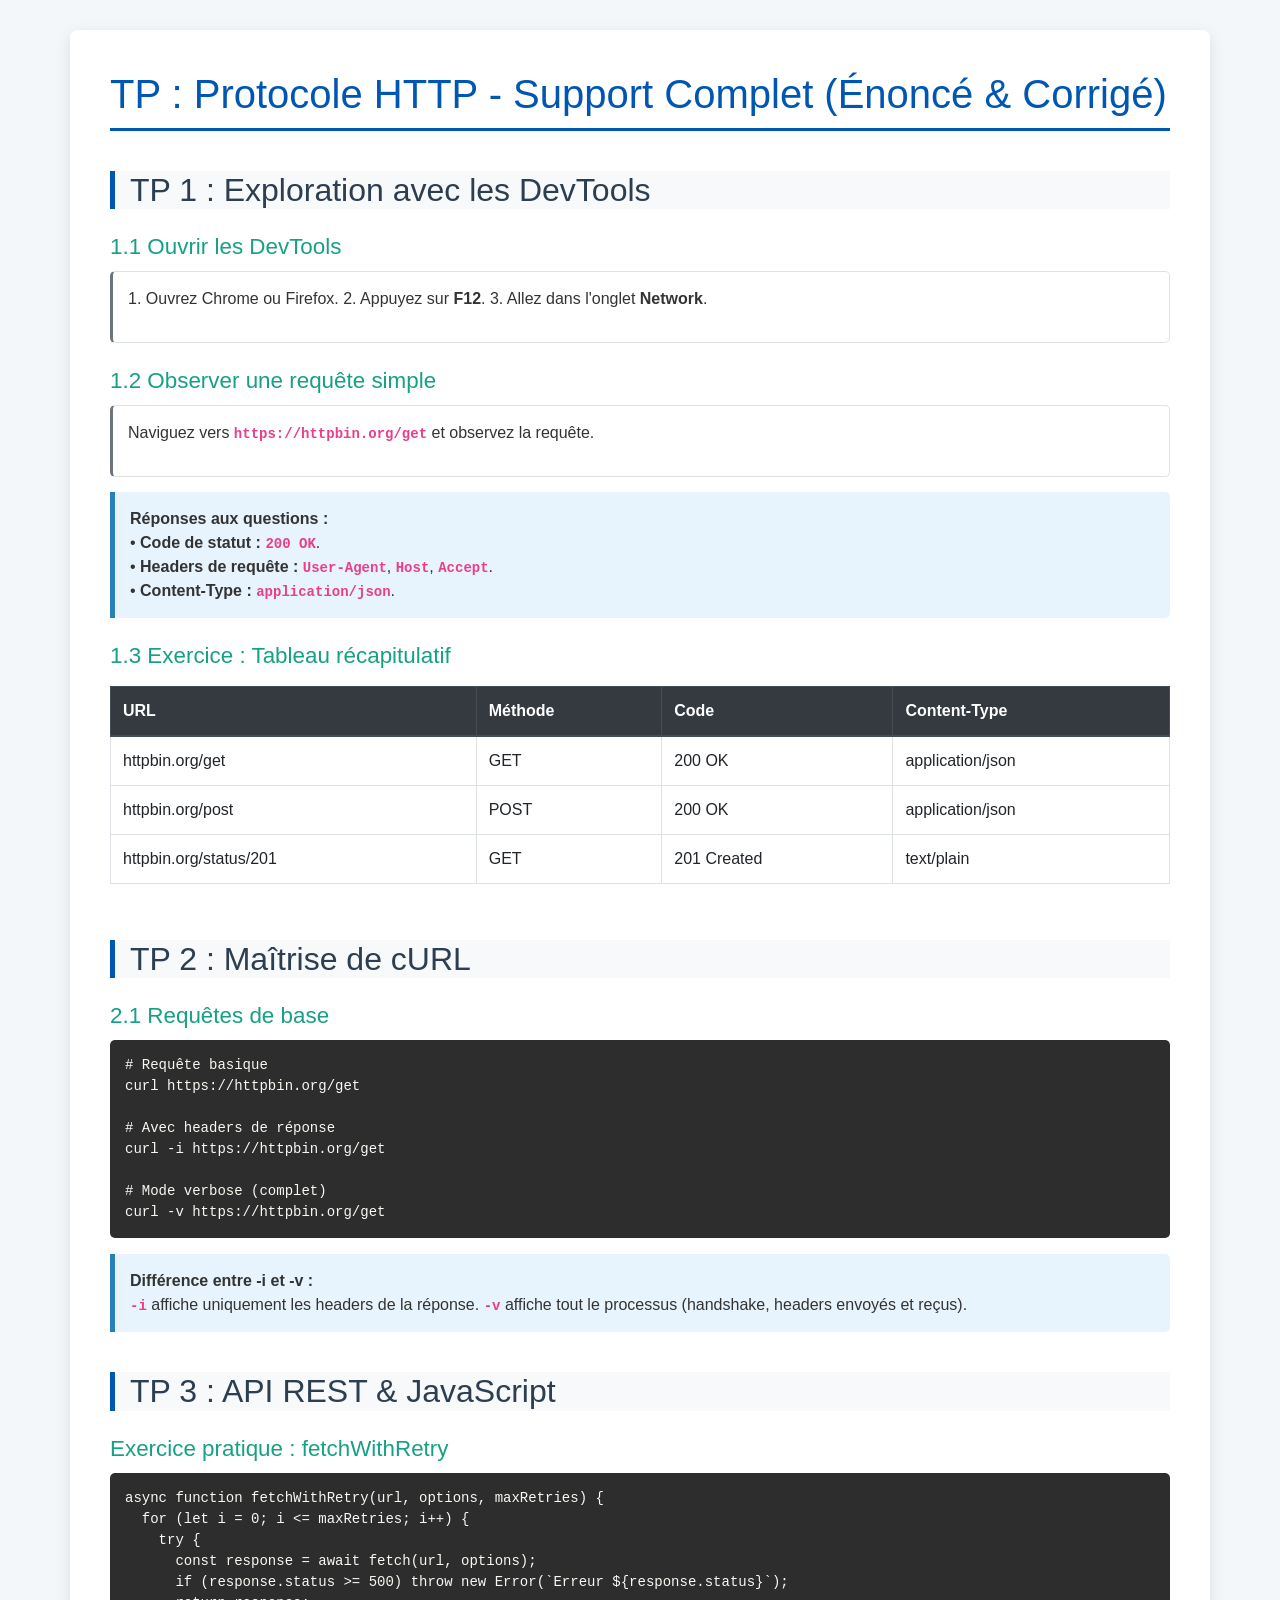
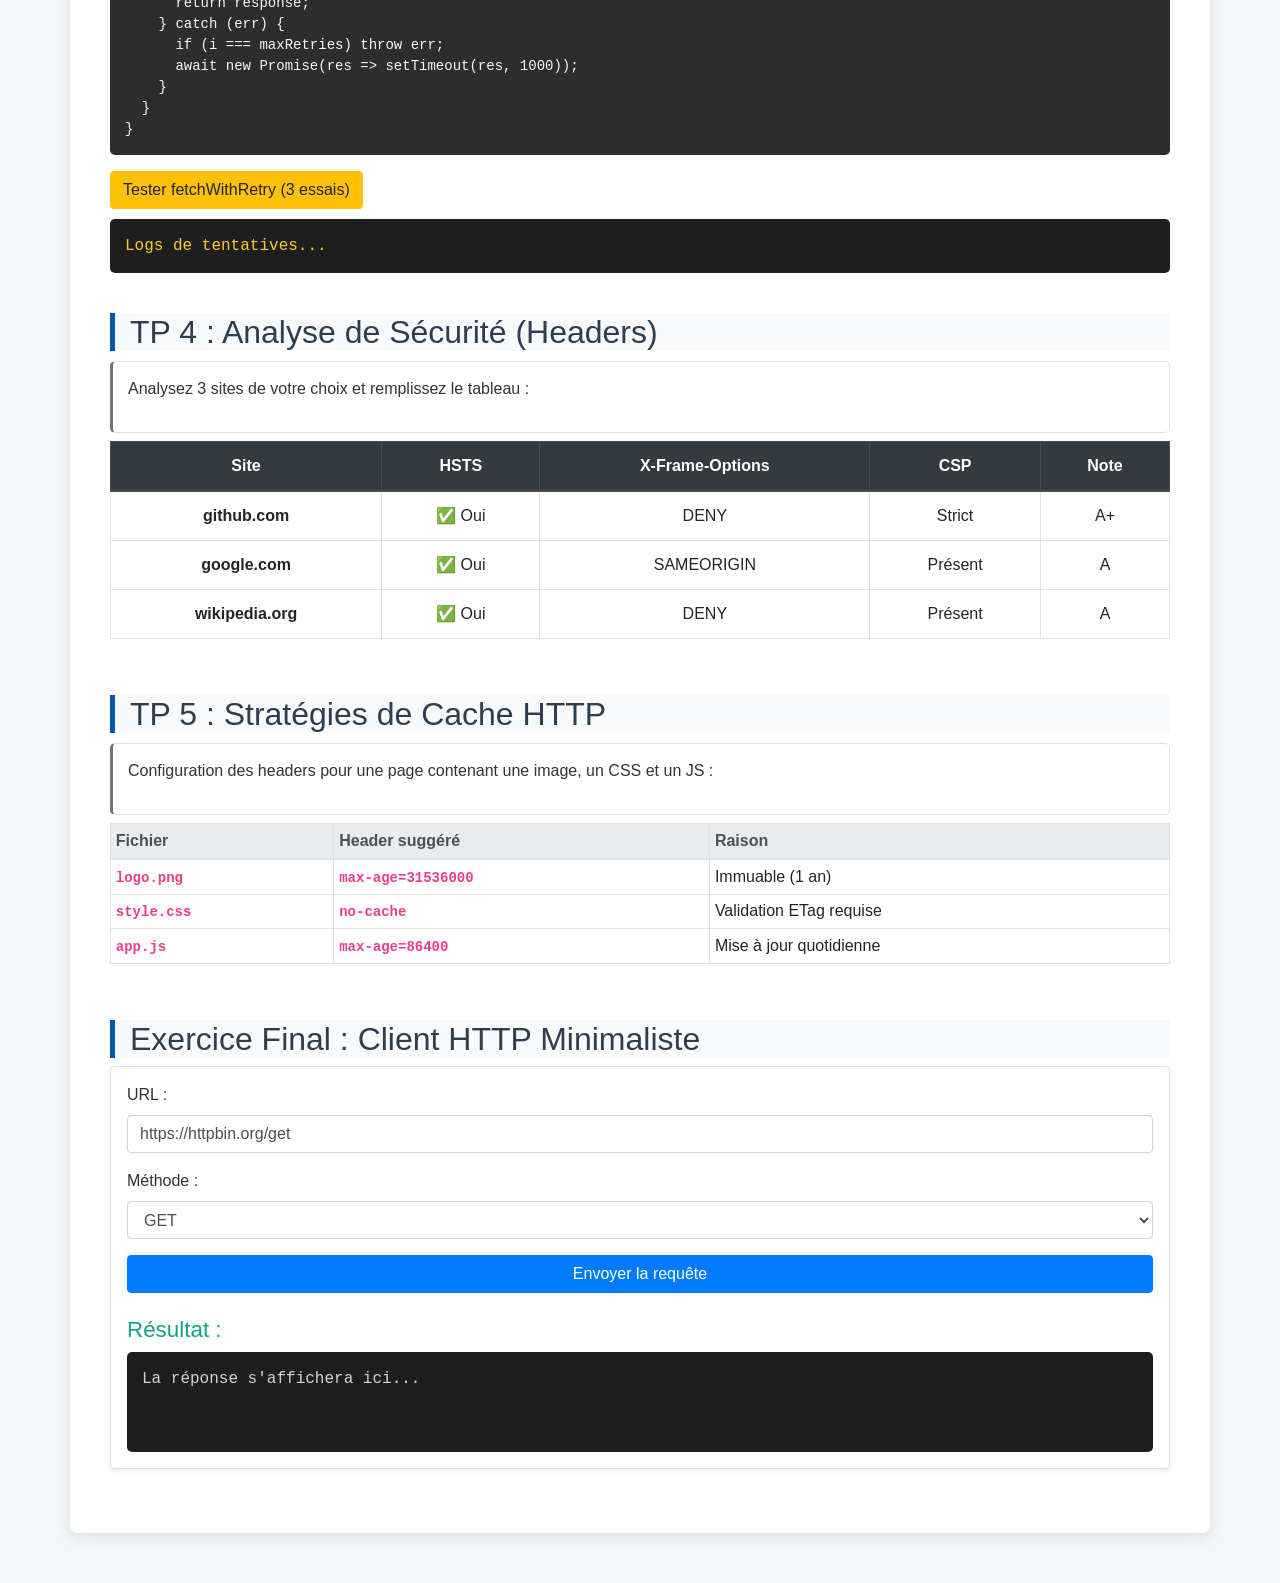
==== commit 19cc9ac4: "Refactor HTML structure and update content" ====
--- a/TPs/index.html
+++ b/TPs/index.html
@@ -9,16 +9,14 @@
     body { font-family: 'Segoe UI', Tahoma, Geneva, Verdana, sans-serif; background-color: #f4f7f9; color: #333; padding-bottom: 50px; }
     .container { background: white; padding: 40px; margin-top: 30px; border-radius: 8px; box-shadow: 0 4px 15px rgba(0,0,0,0.1); }
     h1 { color: #0056b3; border-bottom: 3px solid #0056b3; padding-bottom: 10px; margin-bottom: 30px; }
-    h2 { color: #2c3e50; margin-top: 40px; border-left: 5px solid #0056b3; padding-left: 15px; background: #f8f9fa; padding-top: 5px; padding-bottom: 5px; }
+    h2 { color: #2c3e50; margin-top: 40px; border-left: 5px solid #0056b3; padding-left: 15px; background: #f8f9fa; }
     h3 { color: #16a085; margin-top: 25px; font-size: 1.4rem; }
     .instruction { background-color: #ffffff; border: 1px solid #dee2e6; padding: 15px; border-radius: 5px; margin-top: 10px; border-left: 3px solid #6c757d; }
     .answer { background-color: #e8f4fd; border-left: 5px solid #2980b9; padding: 15px; margin: 15px 0; border-radius: 0 5px 5px 0; }
     pre { background: #2d2d2d; color: #f8f8f2; padding: 15px; border-radius: 5px; overflow-x: auto; margin-top: 10px; }
     code { color: #e83e8c; font-weight: bold; }
-    #response-area, #retry-log { background: #1e1e1e; color: #d4d4d4; padding: 15px; border-radius: 5px; min-height: 50px; white-space: pre-wrap; font-family: monospace; margin-top: 10px; }
-    #retry-log { color: #ffca28; border: 1px solid #333; margin-bottom: 10px; }
-    .header-key { color: #9cdcfe; }
-    .header-val { color: #ce9178; }
+    #response-area { background: #1e1e1e; color: #d4d4d4; padding: 15px; border-radius: 5px; min-height: 100px; white-space: pre-wrap; font-family: monospace; }
+    #retry-log { background: #1e1e1e; color: #ffca28; padding: 15px; border-radius: 5px; min-height: 50px; font-family: monospace; margin-top: 10px; }
   </style>
 </head>
 <body>
@@ -26,31 +24,78 @@
     <h1>TP : Protocole HTTP - Support Complet (Énoncé & Corrigé)</h1>
 
     <h2>TP 1 : Exploration avec les DevTools</h2>
-    <h3>1.1 Observer une requête simple</h3>
+    
+    <h3>1.1 Ouvrir les DevTools</h3>
+    <div class="instruction">
+      <p>1. Ouvrez Chrome ou Firefox. 2. Appuyez sur <strong>F12</strong>. 3. Allez dans l'onglet <strong>Network</strong>.</p>
+    </div>
+
+    <h3>1.2 Observer une requête simple</h3>
+    <div class="instruction">
+      <p>Naviguez vers <code>https://httpbin.org/get</code> et observez la requête.</p>
+    </div>
     <div class="answer">
-      <strong>Réponses :</strong><br>
-      • <strong>Status :</strong> <code>200 OK</code> (Succès).<br>
-      • <strong>Headers :</strong> Le <code>User-Agent</code> identifie mon navigateur, le <code>Host</code> indique le serveur visé.
+      <strong>Réponses aux questions :</strong><br>
+      • <strong>Code de statut :</strong> <code>200 OK</code>.<br>
+      • <strong>Headers de requête :</strong> <code>User-Agent</code>, <code>Host</code>, <code>Accept</code>.<br>
+      • <strong>Content-Type :</strong> <code>application/json</code>.
+    </div>
+
+    <h3>1.3 Exercice : Tableau récapitulatif</h3>
+    <div class="table-responsive">
+      <table class="table table-bordered mt-2">
+        <thead class="thead-dark">
+          <tr><th>URL</th><th>Méthode</th><th>Code</th><th>Content-Type</th></tr>
+        </thead>
+        <tbody>
+          <tr><td>httpbin.org/get</td><td>GET</td><td>200 OK</td><td>application/json</td></tr>
+          <tr><td>httpbin.org/post</td><td>POST</td><td>200 OK</td><td>application/json</td></tr>
+          <tr><td>httpbin.org/status/201</td><td>GET</td><td>201 Created</td><td>text/plain</td></tr>
+        </tbody>
+      </table>
     </div>
 
     <h2>TP 2 : Maîtrise de cURL</h2>
-    <pre># Voir uniquement les headers de réponse
+    
+    <h3>2.1 Requêtes de base</h3>
+    <pre>
+# Requête basique
+curl https://httpbin.org/get
+
+# Avec headers de réponse
 curl -i https://httpbin.org/get
 
-# Mode verbeux (tous les échanges)
+# Mode verbose (complet)
 curl -v https://httpbin.org/get</pre>
 
-    <h2>TP 3 : API REST & JavaScript (Exercice Pratique)</h2>
-    <div class="instruction">
-      <p><strong>Objectif :</strong> Tester la fonction <code>fetchWithRetry</code>. Utilisez l'URL ci-dessous pour simuler une erreur 500 et voir les tentatives.</p>
-    </div>
-    
-    <div class="p-3 border rounded bg-light">
-        <button class="btn btn-warning" onclick="testRetry()">Tester fetchWithRetry (Simuler Erreur 500)</button>
-        <div id="retry-log">Les logs de tentatives s'afficheront ici...</div>
+    <div class="answer">
+      <strong>Différence entre -i et -v :</strong><br>
+      <code>-i</code> affiche uniquement les headers de la réponse. <code>-v</code> affiche tout le processus (handshake, headers envoyés et reçus).
     </div>
 
+    <h2>TP 3 : API REST & JavaScript</h2>
+    
+    <h3>Exercice pratique : fetchWithRetry</h3>
+    <pre>
+async function fetchWithRetry(url, options, maxRetries) {
+  for (let i = 0; i <= maxRetries; i++) {
+    try {
+      const response = await fetch(url, options);
+      if (response.status >= 500) throw new Error(`Erreur ${response.status}`);
+      return response;
+    } catch (err) {
+      if (i === maxRetries) throw err;
+      await new Promise(res => setTimeout(res, 1000));
+    }
+  }
+}</pre>
+    <button class="btn btn-warning" onclick="runRetryTest()">Tester fetchWithRetry (3 essais)</button>
+    <div id="retry-log">Logs de tentatives...</div>
+
     <h2>TP 4 : Analyse de Sécurité (Headers)</h2>
+    <div class="instruction">
+      <p>Analysez 3 sites de votre choix et remplissez le tableau :</p>
+    </div>
     <div class="table-responsive">
       <table class="table table-bordered mt-2 text-center">
         <thead class="thead-dark">
@@ -64,34 +109,35 @@
       </table>
     </div>
 
-    <h2>TP 5 : Stratégies de Cache</h2>
+    <h2>TP 5 : Stratégies de Cache HTTP</h2>
+    <div class="instruction">
+      <p>Configuration des headers pour une page contenant une image, un CSS et un JS :</p>
+    </div>
     <div class="table-responsive">
-      <table class="table table-sm table-bordered">
+      <table class="table table-sm table-bordered mt-2">
         <thead class="thead-light">
           <tr><th>Fichier</th><th>Header suggéré</th><th>Raison</th></tr>
         </thead>
         <tbody>
-          <tr><td><code>logo.png</code></td><td><code>max-age=31536000</code></td><td>Image statique (cache 1 an)</td></tr>
-          <tr><td><code>style.css</code></td><td><code>no-cache</code></td><td>Doit vérifier si une modif existe (ETag)</td></tr>
+          <tr><td><code>logo.png</code></td><td><code>max-age=31536000</code></td><td>Immuable (1 an)</td></tr>
+          <tr><td><code>style.css</code></td><td><code>no-cache</code></td><td>Validation ETag requise</td></tr>
           <tr><td><code>app.js</code></td><td><code>max-age=86400</code></td><td>Mise à jour quotidienne</td></tr>
         </tbody>
       </table>
     </div>
 
-    <h2>Exercice Final : Client HTTP Dynamique</h2>
+    <h2>Exercice Final : Client HTTP Minimaliste</h2>
     <div class="p-3 border rounded mb-4 shadow-sm">
       <form id="http-form">
         <div class="form-group">
           <label>URL :</label>
           <input type="url" id="url" class="form-control" value="https://httpbin.org/get">
         </div>
-        <div class="form-row">
-          <div class="form-group col-md-6">
-            <label>Méthode :</label>
-            <select id="method" class="form-control">
-              <option>GET</option><option>POST</option><option>PUT</option><option>DELETE</option>
-            </select>
-          </div>
+        <div class="form-group">
+          <label>Méthode :</label>
+          <select id="method" class="form-control">
+            <option>GET</option><option>POST</option><option>PUT</option><option>DELETE</option>
+          </select>
         </div>
         <button type="submit" class="btn btn-primary btn-block">Envoyer la requête</button>
       </form>
@@ -102,19 +148,14 @@
   </div>
 
   <script>
-    // --- LOGIQUE DU TP 3 : FETCH WITH RETRY ---
     async function fetchWithRetry(url, options, maxRetries) {
       const logArea = document.getElementById('retry-log');
       logArea.textContent = ""; 
-
       for (let i = 0; i <= maxRetries; i++) {
         try {
           logArea.textContent += `Tentative ${i}... `;
           const response = await fetch(url, options);
-          
-          if (response.status >= 500) {
-            throw new Error(`Erreur ${response.status}`);
-          }
+          if (response.status >= 500) throw new Error(`Erreur ${response.status}`);
           logArea.textContent += " Succès !\n";
           return response;
         } catch (err) {
@@ -122,37 +163,27 @@
             logArea.textContent += `\nÉchec final : ${err.message}`;
             throw err;
           }
-          logArea.textContent += `Échouée (${err.message}). Nouvel essai dans 1s...\n`;
+          logArea.textContent += `Échec. Nouvel essai dans 1s...\n`;
           await new Promise(res => setTimeout(res, 1000));
         }
       }
     }
 
-    async function testRetry() {
-        try {
-            // On appelle une URL qui renvoie une erreur 500 exprès
-            await fetchWithRetry('https://httpbin.org/status/500', { method: 'GET' }, 3);
-        } catch(e) {
-            console.log("Retry terminé avec erreur attendue.");
-        }
+    function runRetryTest() {
+      fetchWithRetry('https://httpbin.org/status/500', {}, 3).catch(e => {});
     }
 
-    // --- LOGIQUE DU CLIENT HTTP FINAL ---
     document.getElementById('http-form').addEventListener('submit', async (e) => {
       e.preventDefault();
       const area = document.getElementById('response-area');
       area.textContent = "Chargement...";
-      
+      const url = document.getElementById('url').value;
       const method = document.getElementById('method').value;
-      const url = document.getElementById('url').value;
-      
       try {
         const res = await fetch(url, { method: method });
         const data = await res.json();
-        
         let headersStr = "";
         res.headers.forEach((v, k) => headersStr += `${k}: ${v}\n`);
-        
         area.innerHTML = `<strong>Statut:</strong> ${res.status}\n\n<strong>Headers:</strong>\n${headersStr}\n<strong>Body:</strong>\n${JSON.stringify(data, null, 2)}`;
       } catch (err) {
         area.textContent = "Erreur: " + err.message;
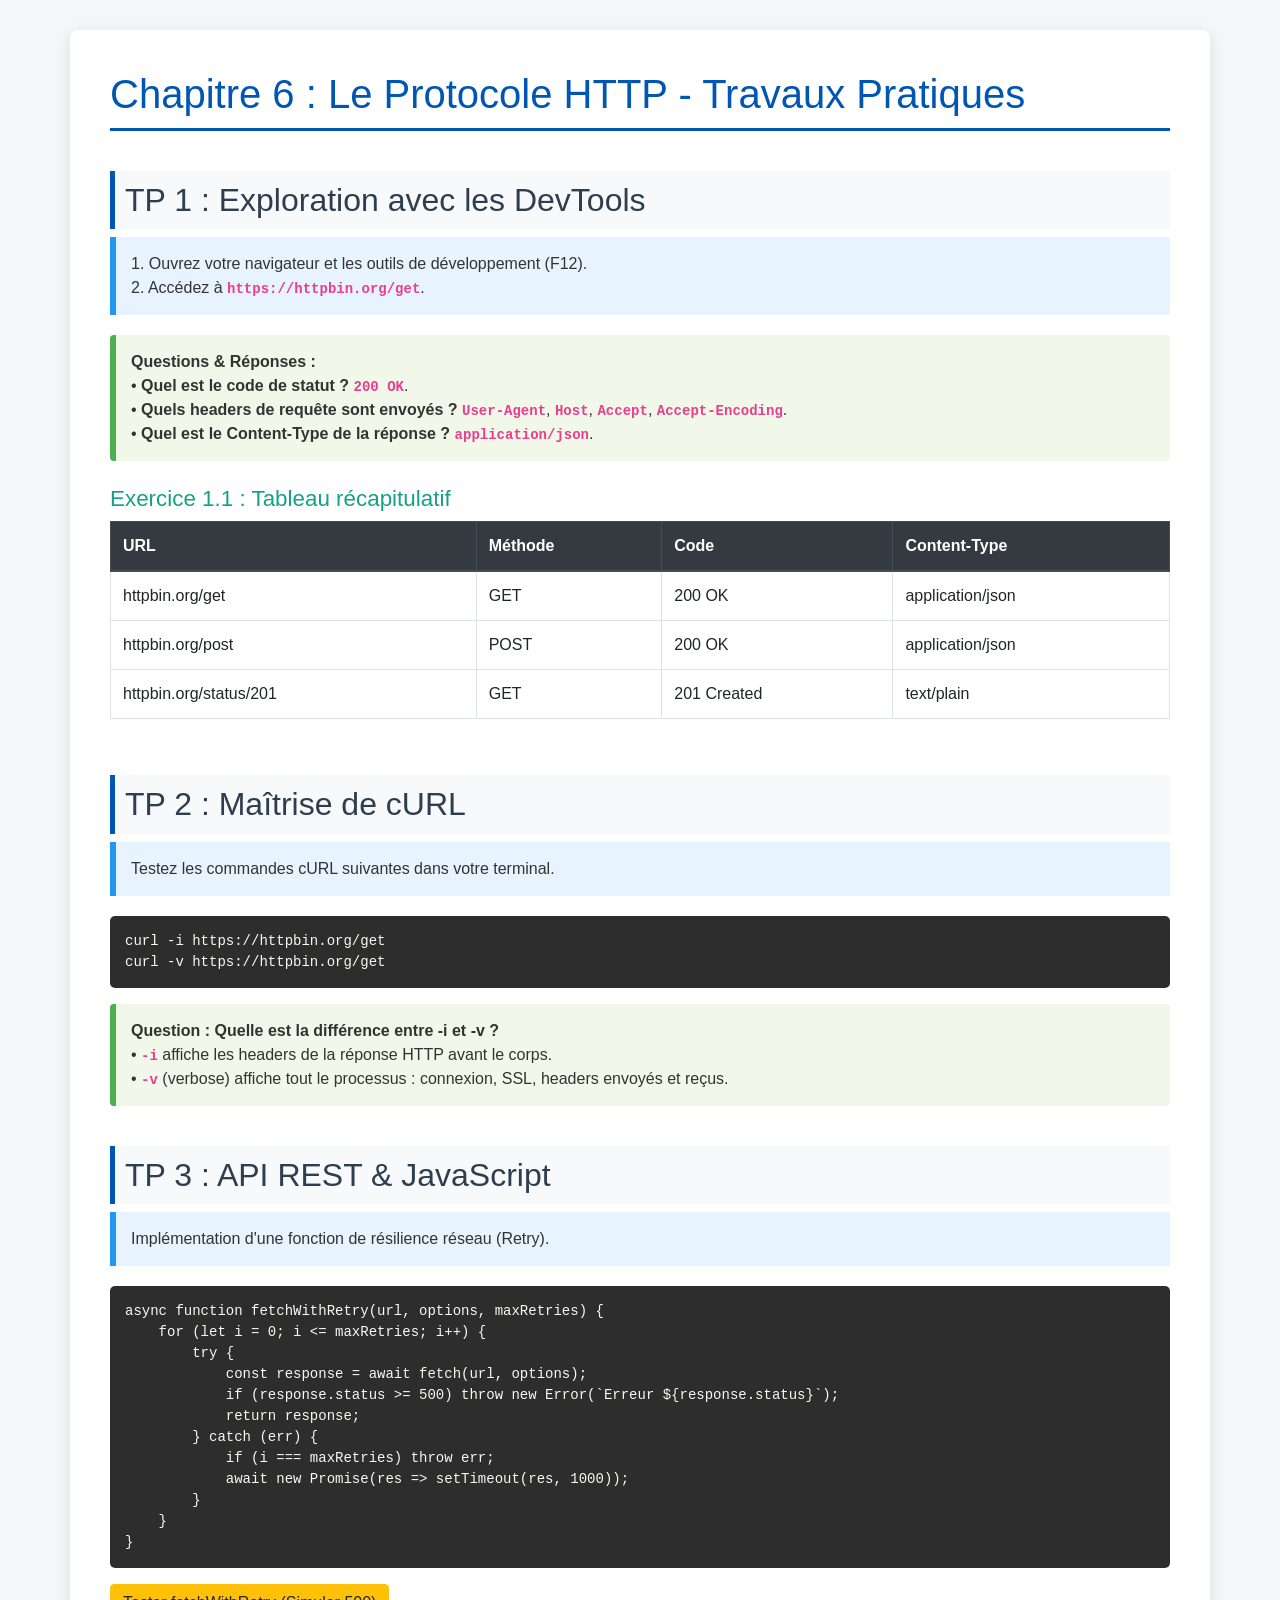
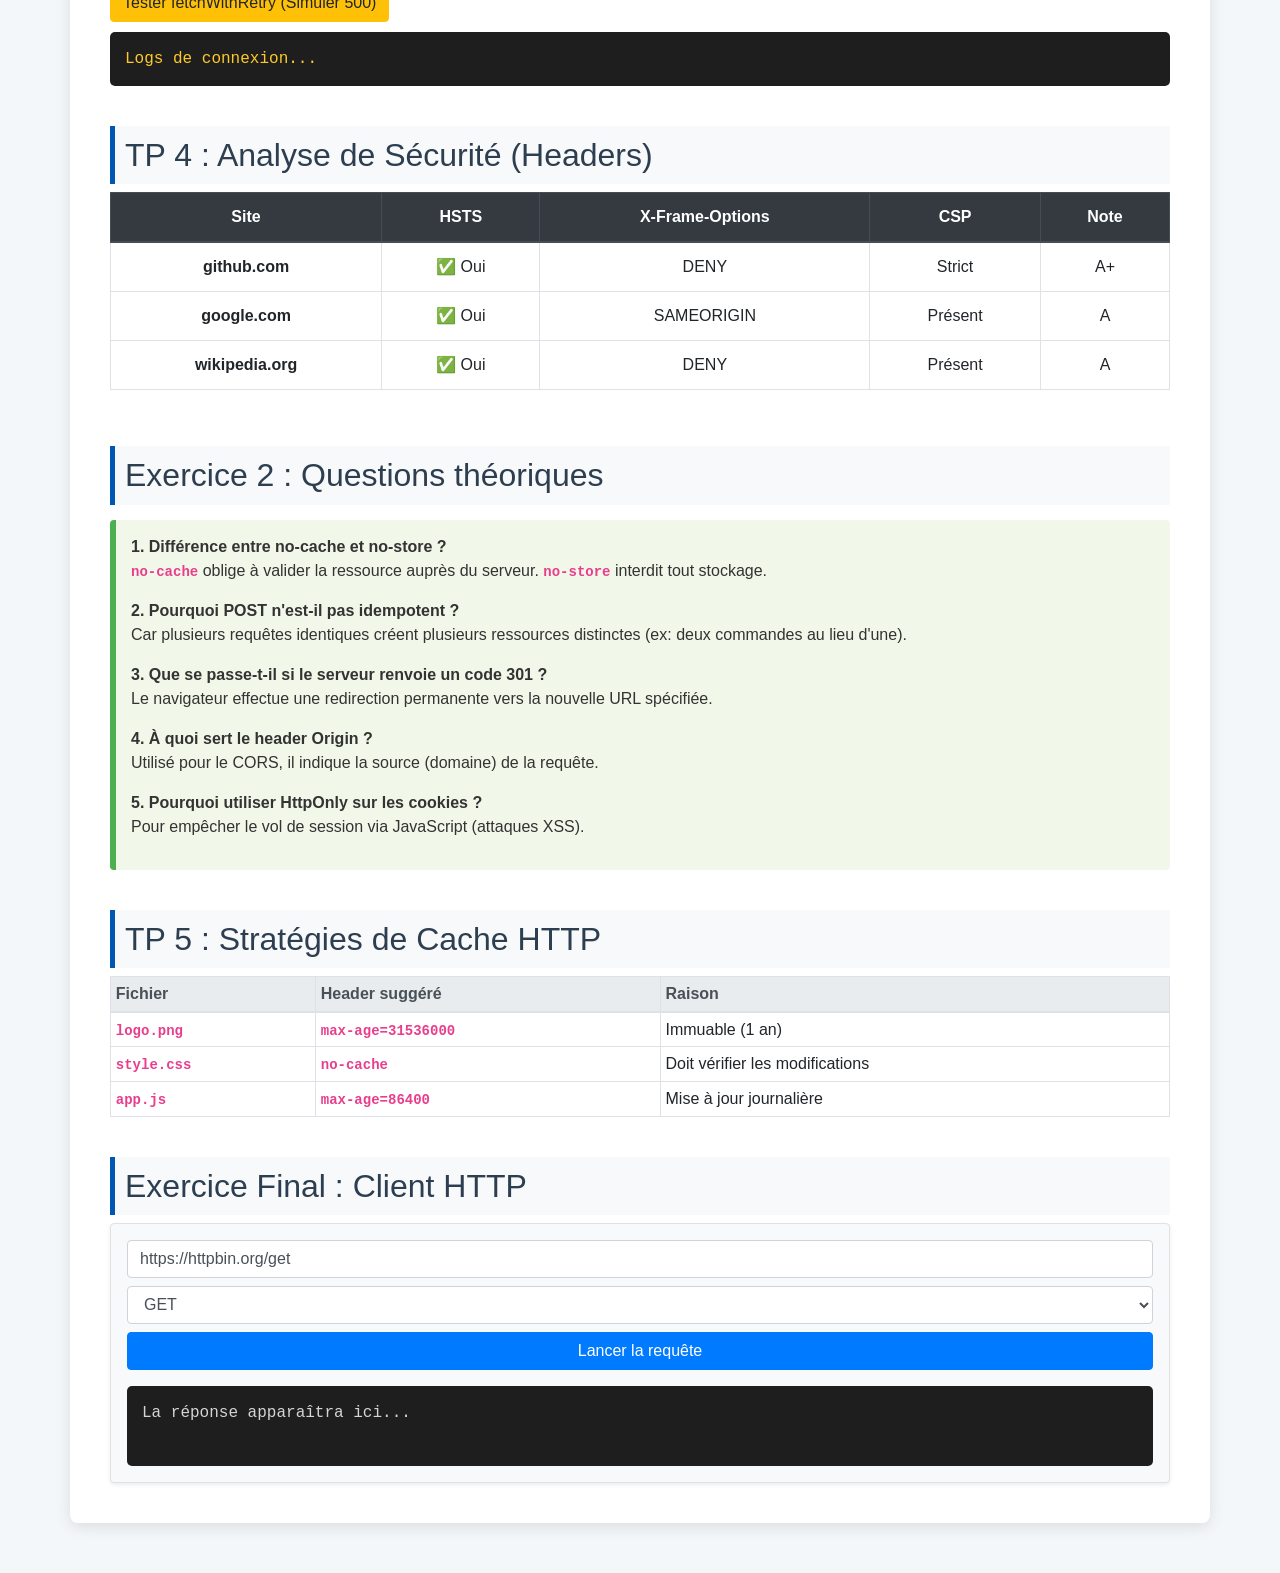
==== commit fa86d835: "Refactor HTML structure and styles for clarity" ====
--- a/TPs/index.html
+++ b/TPs/index.html
@@ -1,194 +1,166 @@
 <!DOCTYPE html>
 <html lang="fr">
 <head>
-  <meta charset="UTF-8" />
-  <meta name="viewport" content="width=device-width, initial-scale=1.0" />
-  <title>TP Final : Le Protocole HTTP - Samira</title>
-  <link rel="stylesheet" href="https://stackpath.bootstrapcdn.com/bootstrap/4.5.2/css/bootstrap.min.css" />
-  <style>
-    body { font-family: 'Segoe UI', Tahoma, Geneva, Verdana, sans-serif; background-color: #f4f7f9; color: #333; padding-bottom: 50px; }
-    .container { background: white; padding: 40px; margin-top: 30px; border-radius: 8px; box-shadow: 0 4px 15px rgba(0,0,0,0.1); }
-    h1 { color: #0056b3; border-bottom: 3px solid #0056b3; padding-bottom: 10px; margin-bottom: 30px; }
-    h2 { color: #2c3e50; margin-top: 40px; border-left: 5px solid #0056b3; padding-left: 15px; background: #f8f9fa; }
-    h3 { color: #16a085; margin-top: 25px; font-size: 1.4rem; }
-    .instruction { background-color: #ffffff; border: 1px solid #dee2e6; padding: 15px; border-radius: 5px; margin-top: 10px; border-left: 3px solid #6c757d; }
-    .answer { background-color: #e8f4fd; border-left: 5px solid #2980b9; padding: 15px; margin: 15px 0; border-radius: 0 5px 5px 0; }
-    pre { background: #2d2d2d; color: #f8f8f2; padding: 15px; border-radius: 5px; overflow-x: auto; margin-top: 10px; }
-    code { color: #e83e8c; font-weight: bold; }
-    #response-area { background: #1e1e1e; color: #d4d4d4; padding: 15px; border-radius: 5px; min-height: 100px; white-space: pre-wrap; font-family: monospace; }
-    #retry-log { background: #1e1e1e; color: #ffca28; padding: 15px; border-radius: 5px; min-height: 50px; font-family: monospace; margin-top: 10px; }
-  </style>
+    <meta charset="UTF-8">
+    <meta name="viewport" content="width=device-width, initial-scale=1.0">
+    <title>TP Final : Le Protocole HTTP - Samira</title>
+    <link rel="stylesheet" href="https://stackpath.bootstrapcdn.com/bootstrap/4.5.2/css/bootstrap.min.css">
+    <style>
+        body { font-family: 'Segoe UI', Tahoma, Geneva, Verdana, sans-serif; background-color: #f4f7f9; color: #333; padding-bottom: 50px; }
+        .container { background: white; padding: 40px; margin-top: 30px; border-radius: 8px; box-shadow: 0 4px 15px rgba(0,0,0,0.1); }
+        h1 { color: #0056b3; border-bottom: 3px solid #0056b3; padding-bottom: 10px; margin-bottom: 30px; }
+        h2 { color: #2c3e50; margin-top: 40px; border-left: 5px solid #0056b3; padding-left: 15px; background: #f8f9fa; padding: 10px; }
+        h3 { color: #16a085; margin-top: 25px; font-size: 1.4rem; }
+        .instruction { background-color: #e7f3fe; border-left: 6px solid #2196F3; padding: 15px; margin-bottom: 20px; }
+        .answer { background-color: #f1f8e9; border-left: 6px solid #4caf50; padding: 15px; margin: 15px 0; border-radius: 4px; }
+        pre { background: #2d2d2d; color: #f8f8f2; padding: 15px; border-radius: 5px; overflow-x: auto; }
+        code { color: #e83e8c; font-weight: bold; }
+        #response-area, #retry-log { background: #1e1e1e; color: #d4d4d4; padding: 15px; border-radius: 5px; min-height: 80px; white-space: pre-wrap; font-family: monospace; margin-top: 10px; }
+        #retry-log { color: #ffca28; min-height: 50px; }
+    </style>
 </head>
 <body>
-  <div class="container">
-    <h1>TP : Protocole HTTP - Support Complet (Énoncé & Corrigé)</h1>
+    <div class="container">
+        <h1>Chapitre 6 : Le Protocole HTTP - Travaux Pratiques</h1>
 
-    <h2>TP 1 : Exploration avec les DevTools</h2>
-    
-    <h3>1.1 Ouvrir les DevTools</h3>
-    <div class="instruction">
-      <p>1. Ouvrez Chrome ou Firefox. 2. Appuyez sur <strong>F12</strong>. 3. Allez dans l'onglet <strong>Network</strong>.</p>
+        <h2>TP 1 : Exploration avec les DevTools</h2>
+        <div class="instruction">
+            1. Ouvrez votre navigateur et les outils de développement (F12).<br>
+            2. Accédez à <code>https://httpbin.org/get</code>.
+        </div>
+
+        <div class="answer">
+            <strong>Questions & Réponses :</strong><br>
+            • <strong>Quel est le code de statut ?</strong> <code>200 OK</code>.<br>
+            • <strong>Quels headers de requête sont envoyés ?</strong> <code>User-Agent</code>, <code>Host</code>, <code>Accept</code>, <code>Accept-Encoding</code>.<br>
+            • <strong>Quel est le Content-Type de la réponse ?</strong> <code>application/json</code>.
+        </div>
+
+        <h3>Exercice 1.1 : Tableau récapitulatif</h3>
+        <div class="table-responsive">
+            <table class="table table-bordered">
+                <thead class="thead-dark">
+                    <tr><th>URL</th><th>Méthode</th><th>Code</th><th>Content-Type</th></tr>
+                </thead>
+                <tbody>
+                    <tr><td>httpbin.org/get</td><td>GET</td><td>200 OK</td><td>application/json</td></tr>
+                    <tr><td>httpbin.org/post</td><td>POST</td><td>200 OK</td><td>application/json</td></tr>
+                    <tr><td>httpbin.org/status/201</td><td>GET</td><td>201 Created</td><td>text/plain</td></tr>
+                </tbody>
+            </table>
+        </div>
+
+        <h2>TP 2 : Maîtrise de cURL</h2>
+        <div class="instruction">Testez les commandes cURL suivantes dans votre terminal.</div>
+        <pre>curl -i https://httpbin.org/get
+curl -v https://httpbin.org/get</pre>
+        <div class="answer">
+            <strong>Question : Quelle est la différence entre -i et -v ?</strong><br>
+            • <code>-i</code> affiche les headers de la réponse HTTP avant le corps.<br>
+            • <code>-v</code> (verbose) affiche tout le processus : connexion, SSL, headers envoyés et reçus.
+        </div>
+
+        <h2>TP 3 : API REST & JavaScript</h2>
+        <div class="instruction">Implémentation d'une fonction de résilience réseau (Retry).</div>
+        <pre>
+async function fetchWithRetry(url, options, maxRetries) {
+    for (let i = 0; i <= maxRetries; i++) {
+        try {
+            const response = await fetch(url, options);
+            if (response.status >= 500) throw new Error(`Erreur ${response.status}`);
+            return response;
+        } catch (err) {
+            if (i === maxRetries) throw err;
+            await new Promise(res => setTimeout(res, 1000));
+        }
+    }
+}</pre>
+        <button class="btn btn-warning" onclick="testRetry()">Tester fetchWithRetry (Simuler 500)</button>
+        <div id="retry-log">Logs de connexion...</div>
+
+        <h2>TP 4 : Analyse de Sécurité (Headers)</h2>
+        <div class="table-responsive">
+            <table class="table table-bordered text-center">
+                <thead class="thead-dark">
+                    <tr><th>Site</th><th>HSTS</th><th>X-Frame-Options</th><th>CSP</th><th>Note</th></tr>
+                </thead>
+                <tbody>
+                    <tr><td><strong>github.com</strong></td><td>✅ Oui</td><td>DENY</td><td>Strict</td><td>A+</td></tr>
+                    <tr><td><strong>google.com</strong></td><td>✅ Oui</td><td>SAMEORIGIN</td><td>Présent</td><td>A</td></tr>
+                    <tr><td><strong>wikipedia.org</strong></td><td>✅ Oui</td><td>DENY</td><td>Présent</td><td>A</td></tr>
+                </tbody>
+            </table>
+        </div>
+
+        <h2>Exercice 2 : Questions théoriques</h2>
+        <div class="answer">
+            <p><strong>1. Différence entre no-cache et no-store ?</strong><br>
+            <code>no-cache</code> oblige à valider la ressource auprès du serveur. <code>no-store</code> interdit tout stockage.</p>
+            <p><strong>2. Pourquoi POST n'est-il pas idempotent ?</strong><br>
+            Car plusieurs requêtes identiques créent plusieurs ressources distinctes (ex: deux commandes au lieu d'une).</p>
+            <p><strong>3. Que se passe-t-il si le serveur renvoie un code 301 ?</strong><br>
+            Le navigateur effectue une redirection permanente vers la nouvelle URL spécifiée.</p>
+            <p><strong>4. À quoi sert le header Origin ?</strong><br>
+            Utilisé pour le CORS, il indique la source (domaine) de la requête.</p>
+            <p><strong>5. Pourquoi utiliser HttpOnly sur les cookies ?</strong><br>
+            Pour empêcher le vol de session via JavaScript (attaques XSS).</p>
+        </div>
+
+        <h2>TP 5 : Stratégies de Cache HTTP</h2>
+        <table class="table table-sm table-bordered">
+            <thead class="thead-light">
+                <tr><th>Fichier</th><th>Header suggéré</th><th>Raison</th></tr>
+            </thead>
+            <tbody>
+                <tr><td><code>logo.png</code></td><td><code>max-age=31536000</code></td><td>Immuable (1 an)</td></tr>
+                <tr><td><code>style.css</code></td><td><code>no-cache</code></td><td>Doit vérifier les modifications</td></tr>
+                <tr><td><code>app.js</code></td><td><code>max-age=86400</code></td><td>Mise à jour journalière</td></tr>
+            </tbody>
+        </table>
+
+        <h2>Exercice Final : Client HTTP</h2>
+        <div class="p-3 border rounded shadow-sm bg-light">
+            <form id="http-form">
+                <input type="url" id="url" class="form-control mb-2" value="https://httpbin.org/get">
+                <select id="method" class="form-control mb-2">
+                    <option>GET</option><option>POST</option><option>PUT</option><option>DELETE</option>
+                </select>
+                <button type="submit" class="btn btn-primary btn-block">Lancer la requête</button>
+            </form>
+            <div id="response-area" class="mt-3">La réponse apparaîtra ici...</div>
+        </div>
     </div>
 
-    <h3>1.2 Observer une requête simple</h3>
-    <div class="instruction">
-      <p>Naviguez vers <code>https://httpbin.org/get</code> et observez la requête.</p>
-    </div>
-    <div class="answer">
-      <strong>Réponses aux questions :</strong><br>
-      • <strong>Code de statut :</strong> <code>200 OK</code>.<br>
-      • <strong>Headers de requête :</strong> <code>User-Agent</code>, <code>Host</code>, <code>Accept</code>.<br>
-      • <strong>Content-Type :</strong> <code>application/json</code>.
-    </div>
+    <script>
+        async function fetchWithRetry(url, options, maxRetries) {
+            const log = document.getElementById('retry-log');
+            log.textContent = "";
+            for (let i = 0; i <= maxRetries; i++) {
+                try {
+                    log.textContent += `Essai ${i}... `;
+                    const res = await fetch(url, options);
+                    if (res.status >= 500) throw new Error(res.status);
+                    log.textContent += "Succès !\n";
+                    return res;
+                } catch (e) {
+                    if (i === maxRetries) { log.textContent += "\nÉchec final."; throw e; }
+                    log.textContent += `Erreur ${e.message}. Attente 1s...\n`;
+                    await new Promise(r => setTimeout(r, 1000));
+                }
+            }
+        }
+        function testRetry() { fetchWithRetry('https://httpbin.org/status/500', {}, 3).catch(e=>{}); }
 
-    <h3>1.3 Exercice : Tableau récapitulatif</h3>
-    <div class="table-responsive">
-      <table class="table table-bordered mt-2">
-        <thead class="thead-dark">
-          <tr><th>URL</th><th>Méthode</th><th>Code</th><th>Content-Type</th></tr>
-        </thead>
-        <tbody>
-          <tr><td>httpbin.org/get</td><td>GET</td><td>200 OK</td><td>application/json</td></tr>
-          <tr><td>httpbin.org/post</td><td>POST</td><td>200 OK</td><td>application/json</td></tr>
-          <tr><td>httpbin.org/status/201</td><td>GET</td><td>201 Created</td><td>text/plain</td></tr>
-        </tbody>
-      </table>
-    </div>
-
-    <h2>TP 2 : Maîtrise de cURL</h2>
-    
-    <h3>2.1 Requêtes de base</h3>
-    <pre>
-# Requête basique
-curl https://httpbin.org/get
-
-# Avec headers de réponse
-curl -i https://httpbin.org/get
-
-# Mode verbose (complet)
-curl -v https://httpbin.org/get</pre>
-
-    <div class="answer">
-      <strong>Différence entre -i et -v :</strong><br>
-      <code>-i</code> affiche uniquement les headers de la réponse. <code>-v</code> affiche tout le processus (handshake, headers envoyés et reçus).
-    </div>
-
-    <h2>TP 3 : API REST & JavaScript</h2>
-    
-    <h3>Exercice pratique : fetchWithRetry</h3>
-    <pre>
-async function fetchWithRetry(url, options, maxRetries) {
-  for (let i = 0; i <= maxRetries; i++) {
-    try {
-      const response = await fetch(url, options);
-      if (response.status >= 500) throw new Error(`Erreur ${response.status}`);
-      return response;
-    } catch (err) {
-      if (i === maxRetries) throw err;
-      await new Promise(res => setTimeout(res, 1000));
-    }
-  }
-}</pre>
-    <button class="btn btn-warning" onclick="runRetryTest()">Tester fetchWithRetry (3 essais)</button>
-    <div id="retry-log">Logs de tentatives...</div>
-
-    <h2>TP 4 : Analyse de Sécurité (Headers)</h2>
-    <div class="instruction">
-      <p>Analysez 3 sites de votre choix et remplissez le tableau :</p>
-    </div>
-    <div class="table-responsive">
-      <table class="table table-bordered mt-2 text-center">
-        <thead class="thead-dark">
-          <tr><th>Site</th><th>HSTS</th><th>X-Frame-Options</th><th>CSP</th><th>Note</th></tr>
-        </thead>
-        <tbody>
-          <tr><td><strong>github.com</strong></td><td>✅ Oui</td><td>DENY</td><td>Strict</td><td>A+</td></tr>
-          <tr><td><strong>google.com</strong></td><td>✅ Oui</td><td>SAMEORIGIN</td><td>Présent</td><td>A</td></tr>
-          <tr><td><strong>wikipedia.org</strong></td><td>✅ Oui</td><td>DENY</td><td>Présent</td><td>A</td></tr>
-        </tbody>
-      </table>
-    </div>
-
-    <h2>TP 5 : Stratégies de Cache HTTP</h2>
-    <div class="instruction">
-      <p>Configuration des headers pour une page contenant une image, un CSS et un JS :</p>
-    </div>
-    <div class="table-responsive">
-      <table class="table table-sm table-bordered mt-2">
-        <thead class="thead-light">
-          <tr><th>Fichier</th><th>Header suggéré</th><th>Raison</th></tr>
-        </thead>
-        <tbody>
-          <tr><td><code>logo.png</code></td><td><code>max-age=31536000</code></td><td>Immuable (1 an)</td></tr>
-          <tr><td><code>style.css</code></td><td><code>no-cache</code></td><td>Validation ETag requise</td></tr>
-          <tr><td><code>app.js</code></td><td><code>max-age=86400</code></td><td>Mise à jour quotidienne</td></tr>
-        </tbody>
-      </table>
-    </div>
-
-    <h2>Exercice Final : Client HTTP Minimaliste</h2>
-    <div class="p-3 border rounded mb-4 shadow-sm">
-      <form id="http-form">
-        <div class="form-group">
-          <label>URL :</label>
-          <input type="url" id="url" class="form-control" value="https://httpbin.org/get">
-        </div>
-        <div class="form-group">
-          <label>Méthode :</label>
-          <select id="method" class="form-control">
-            <option>GET</option><option>POST</option><option>PUT</option><option>DELETE</option>
-          </select>
-        </div>
-        <button type="submit" class="btn btn-primary btn-block">Envoyer la requête</button>
-      </form>
-
-      <h3 class="mt-4">Résultat :</h3>
-      <div id="response-area">La réponse s'affichera ici...</div>
-    </div>
-  </div>
-
-  <script>
-    async function fetchWithRetry(url, options, maxRetries) {
-      const logArea = document.getElementById('retry-log');
-      logArea.textContent = ""; 
-      for (let i = 0; i <= maxRetries; i++) {
-        try {
-          logArea.textContent += `Tentative ${i}... `;
-          const response = await fetch(url, options);
-          if (response.status >= 500) throw new Error(`Erreur ${response.status}`);
-          logArea.textContent += " Succès !\n";
-          return response;
-        } catch (err) {
-          if (i === maxRetries) {
-            logArea.textContent += `\nÉchec final : ${err.message}`;
-            throw err;
-          }
-          logArea.textContent += `Échec. Nouvel essai dans 1s...\n`;
-          await new Promise(res => setTimeout(res, 1000));
-        }
-      }
-    }
-
-    function runRetryTest() {
-      fetchWithRetry('https://httpbin.org/status/500', {}, 3).catch(e => {});
-    }
-
-    document.getElementById('http-form').addEventListener('submit', async (e) => {
-      e.preventDefault();
-      const area = document.getElementById('response-area');
-      area.textContent = "Chargement...";
-      const url = document.getElementById('url').value;
-      const method = document.getElementById('method').value;
-      try {
-        const res = await fetch(url, { method: method });
-        const data = await res.json();
-        let headersStr = "";
-        res.headers.forEach((v, k) => headersStr += `${k}: ${v}\n`);
-        area.innerHTML = `<strong>Statut:</strong> ${res.status}\n\n<strong>Headers:</strong>\n${headersStr}\n<strong>Body:</strong>\n${JSON.stringify(data, null, 2)}`;
-      } catch (err) {
-        area.textContent = "Erreur: " + err.message;
-      }
-    });
-  </script>
+        document.getElementById('http-form').addEventListener('submit', async (e) => {
+            e.preventDefault();
+            const area = document.getElementById('response-area');
+            area.textContent = "Chargement...";
+            try {
+                const res = await fetch(document.getElementById('url').value, { method: document.getElementById('method').value });
+                const data = await res.json();
+                area.textContent = JSON.stringify(data, null, 2);
+            } catch (err) { area.textContent = "Erreur: " + err.message; }
+        });
+    </script>
 </body>
 </html>
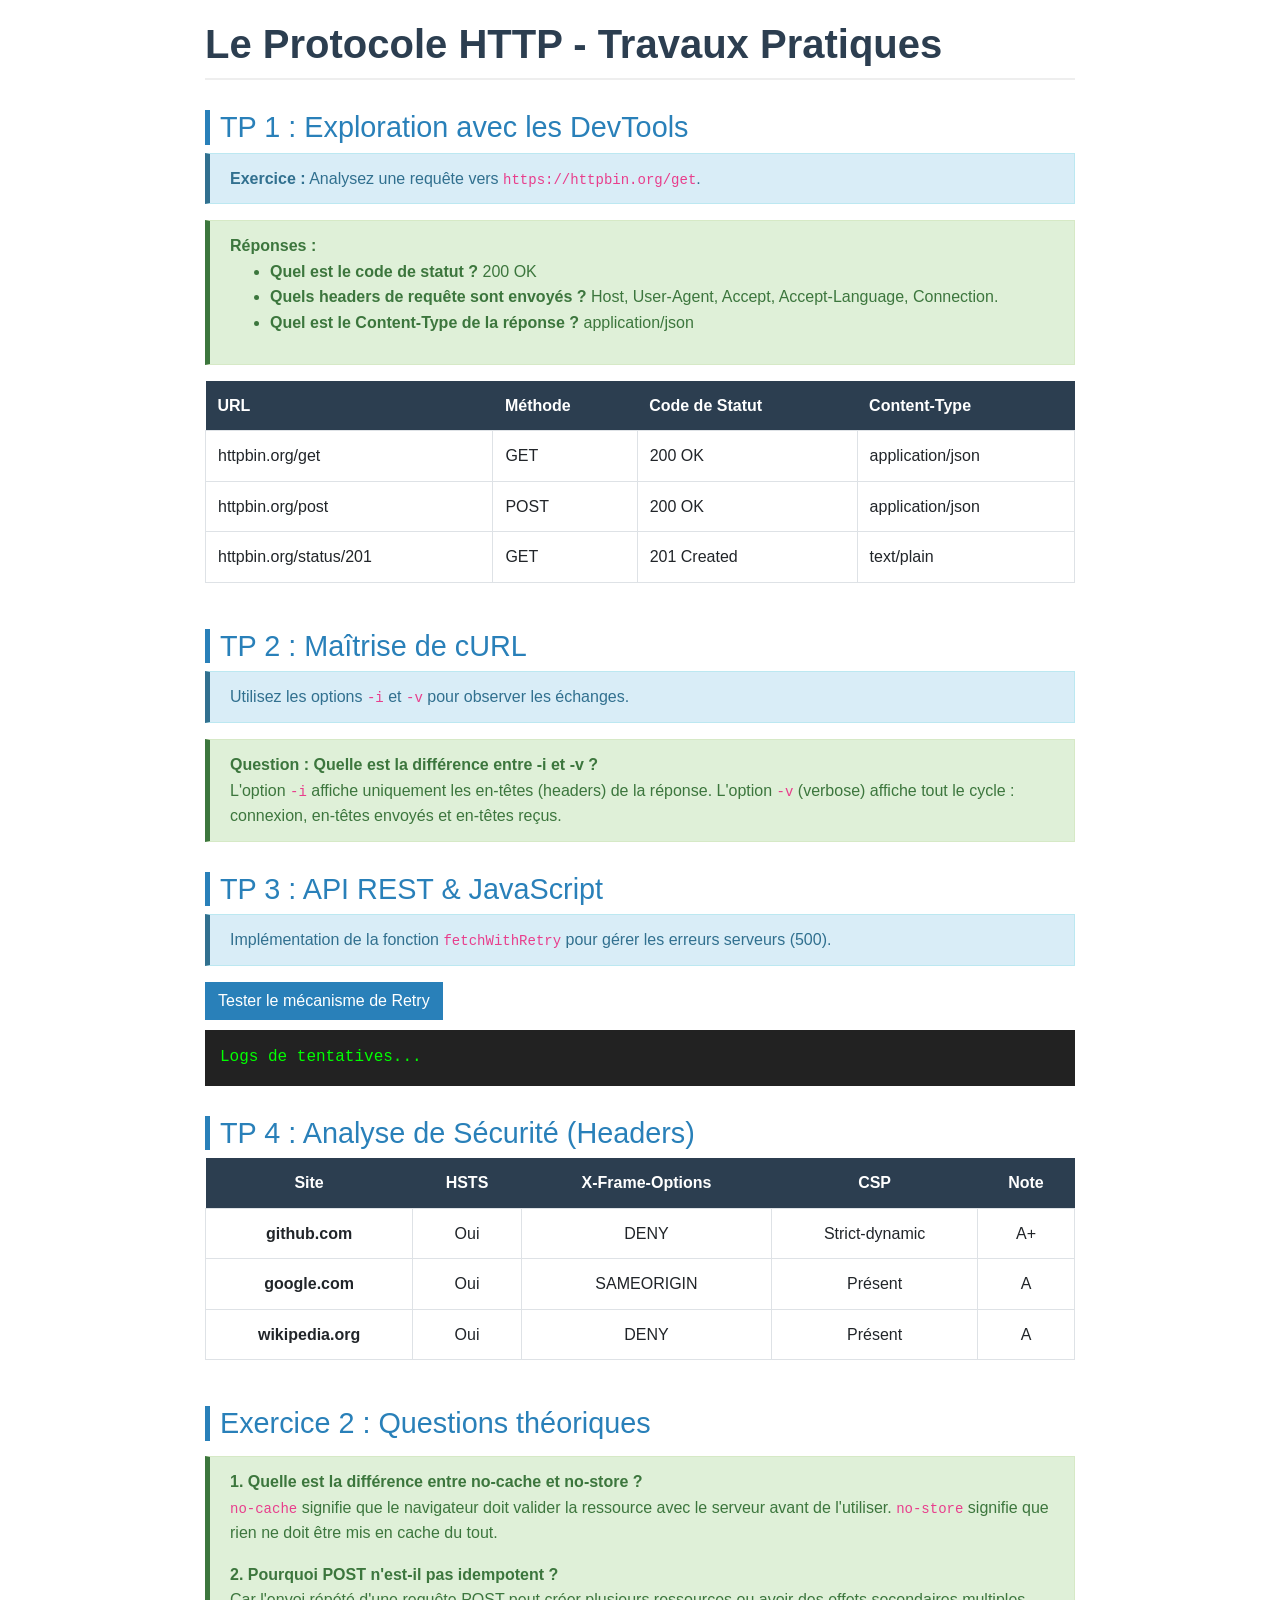
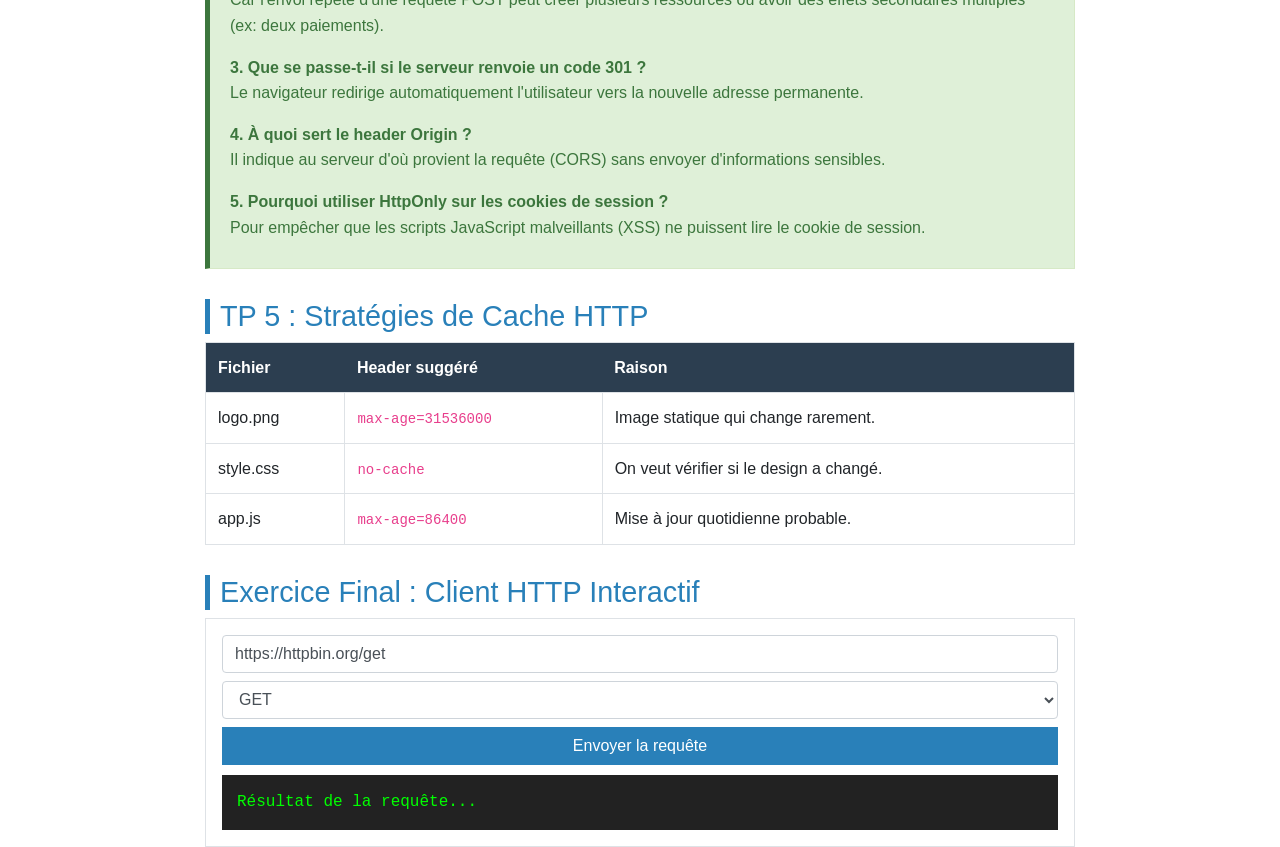
==== commit 975b35d2: "Refactor index.html for improved structure and style" ====
--- a/TPs/index.html
+++ b/TPs/index.html
@@ -3,164 +3,222 @@
 <head>
     <meta charset="UTF-8">
     <meta name="viewport" content="width=device-width, initial-scale=1.0">
-    <title>TP Final : Le Protocole HTTP - Samira</title>
+    <title>Le Protocole HTTP - Travaux Pratiques</title>
     <link rel="stylesheet" href="https://stackpath.bootstrapcdn.com/bootstrap/4.5.2/css/bootstrap.min.css">
     <style>
-        body { font-family: 'Segoe UI', Tahoma, Geneva, Verdana, sans-serif; background-color: #f4f7f9; color: #333; padding-bottom: 50px; }
-        .container { background: white; padding: 40px; margin-top: 30px; border-radius: 8px; box-shadow: 0 4px 15px rgba(0,0,0,0.1); }
-        h1 { color: #0056b3; border-bottom: 3px solid #0056b3; padding-bottom: 10px; margin-bottom: 30px; }
-        h2 { color: #2c3e50; margin-top: 40px; border-left: 5px solid #0056b3; padding-left: 15px; background: #f8f9fa; padding: 10px; }
-        h3 { color: #16a085; margin-top: 25px; font-size: 1.4rem; }
-        .instruction { background-color: #e7f3fe; border-left: 6px solid #2196F3; padding: 15px; margin-bottom: 20px; }
-        .answer { background-color: #f1f8e9; border-left: 6px solid #4caf50; padding: 15px; margin: 15px 0; border-radius: 4px; }
-        pre { background: #2d2d2d; color: #f8f8f2; padding: 15px; border-radius: 5px; overflow-x: auto; }
-        code { color: #e83e8c; font-weight: bold; }
-        #response-area, #retry-log { background: #1e1e1e; color: #d4d4d4; padding: 15px; border-radius: 5px; min-height: 80px; white-space: pre-wrap; font-family: monospace; margin-top: 10px; }
-        #retry-log { color: #ffca28; min-height: 50px; }
+        body { font-family: 'Helvetica Neue', Helvetica, Arial, sans-serif; line-height: 1.6; color: #333; background-color: #fff; padding-top: 20px; }
+        .container { max-width: 900px; }
+        h1 { color: #2c3e50; border-bottom: 2px solid #eee; padding-bottom: 10px; font-weight: bold; }
+        h2 { color: #2980b9; margin-top: 30px; font-size: 1.8rem; border-left: 5px solid #2980b9; padding-left: 10px; }
+        h3 { font-size: 1.3rem; margin-top: 20px; color: #16a085; }
+        .alert-info { background-color: #d9edf7; border-color: #bce8f1; color: #31708f; border-radius: 0; border-left: 5px solid #31708f; }
+        .alert-success { background-color: #dff0d8; border-color: #d6e9c6; color: #3c763d; border-radius: 0; border-left: 5px solid #3c763d; margin-top: 15px; }
+        pre { background: #f8f9fa; border: 1px solid #ddd; padding: 15px; border-radius: 0; }
+        .table thead th { background-color: #2c3e50; color: white; border: none; }
+        #response-area, #retry-log { background: #222; color: #00ff00; padding: 15px; font-family: monospace; min-height: 50px; margin-top: 10px; }
+        .btn-custom { background-color: #2980b9; color: white; border-radius: 0; }
+        .btn-custom:hover { background-color: #1f6391; color: white; }
     </style>
 </head>
 <body>
-    <div class="container">
-        <h1>Chapitre 6 : Le Protocole HTTP - Travaux Pratiques</h1>
-
-        <h2>TP 1 : Exploration avec les DevTools</h2>
-        <div class="instruction">
-            1. Ouvrez votre navigateur et les outils de développement (F12).<br>
-            2. Accédez à <code>https://httpbin.org/get</code>.
-        </div>
-
-        <div class="answer">
-            <strong>Questions & Réponses :</strong><br>
-            • <strong>Quel est le code de statut ?</strong> <code>200 OK</code>.<br>
-            • <strong>Quels headers de requête sont envoyés ?</strong> <code>User-Agent</code>, <code>Host</code>, <code>Accept</code>, <code>Accept-Encoding</code>.<br>
-            • <strong>Quel est le Content-Type de la réponse ?</strong> <code>application/json</code>.
-        </div>
-
-        <h3>Exercice 1.1 : Tableau récapitulatif</h3>
-        <div class="table-responsive">
-            <table class="table table-bordered">
-                <thead class="thead-dark">
-                    <tr><th>URL</th><th>Méthode</th><th>Code</th><th>Content-Type</th></tr>
-                </thead>
-                <tbody>
-                    <tr><td>httpbin.org/get</td><td>GET</td><td>200 OK</td><td>application/json</td></tr>
-                    <tr><td>httpbin.org/post</td><td>POST</td><td>200 OK</td><td>application/json</td></tr>
-                    <tr><td>httpbin.org/status/201</td><td>GET</td><td>201 Created</td><td>text/plain</td></tr>
-                </tbody>
-            </table>
-        </div>
-
-        <h2>TP 2 : Maîtrise de cURL</h2>
-        <div class="instruction">Testez les commandes cURL suivantes dans votre terminal.</div>
-        <pre>curl -i https://httpbin.org/get
-curl -v https://httpbin.org/get</pre>
-        <div class="answer">
-            <strong>Question : Quelle est la différence entre -i et -v ?</strong><br>
-            • <code>-i</code> affiche les headers de la réponse HTTP avant le corps.<br>
-            • <code>-v</code> (verbose) affiche tout le processus : connexion, SSL, headers envoyés et reçus.
-        </div>
-
-        <h2>TP 3 : API REST & JavaScript</h2>
-        <div class="instruction">Implémentation d'une fonction de résilience réseau (Retry).</div>
-        <pre>
-async function fetchWithRetry(url, options, maxRetries) {
-    for (let i = 0; i <= maxRetries; i++) {
-        try {
-            const response = await fetch(url, options);
-            if (response.status >= 500) throw new Error(`Erreur ${response.status}`);
-            return response;
-        } catch (err) {
-            if (i === maxRetries) throw err;
-            await new Promise(res => setTimeout(res, 1000));
+
+<div class="container">
+    <h1>Le Protocole HTTP - Travaux Pratiques</h1>
+
+    <h2>TP 1 : Exploration avec les DevTools</h2>
+    <div class="alert alert-info">
+        <strong>Exercice :</strong> Analysez une requête vers <code>https://httpbin.org/get</code>.
+    </div>
+
+    <div class="alert alert-success">
+        <strong>Réponses :</strong>
+        <ul>
+            <li><strong>Quel est le code de statut ?</strong> 200 OK</li>
+            <li><strong>Quels headers de requête sont envoyés ?</strong> Host, User-Agent, Accept, Accept-Language, Connection.</li>
+            <li><strong>Quel est le Content-Type de la réponse ?</strong> application/json</li>
+        </ul>
+    </div>
+
+    <div class="table-responsive mt-3">
+        <table class="table table-bordered">
+            <thead>
+                <tr>
+                    <th>URL</th>
+                    <th>Méthode</th>
+                    <th>Code de Statut</th>
+                    <th>Content-Type</th>
+                </tr>
+            </thead>
+            <tbody>
+                <tr>
+                    <td>httpbin.org/get</td>
+                    <td>GET</td>
+                    <td>200 OK</td>
+                    <td>application/json</td>
+                </tr>
+                <tr>
+                    <td>httpbin.org/post</td>
+                    <td>POST</td>
+                    <td>200 OK</td>
+                    <td>application/json</td>
+                </tr>
+                <tr>
+                    <td>httpbin.org/status/201</td>
+                    <td>GET</td>
+                    <td>201 Created</td>
+                    <td>text/plain</td>
+                </tr>
+            </tbody>
+        </table>
+    </div>
+
+    <h2>TP 2 : Maîtrise de cURL</h2>
+    <div class="alert alert-info">
+        Utilisez les options <code>-i</code> et <code>-v</code> pour observer les échanges.
+    </div>
+    <div class="alert alert-success">
+        <strong>Question : Quelle est la différence entre -i et -v ?</strong><br>
+        L'option <code>-i</code> affiche uniquement les en-têtes (headers) de la réponse. L'option <code>-v</code> (verbose) affiche tout le cycle : connexion, en-têtes envoyés et en-têtes reçus.
+    </div>
+
+    <h2>TP 3 : API REST & JavaScript</h2>
+    <div class="alert alert-info">
+        Implémentation de la fonction <code>fetchWithRetry</code> pour gérer les erreurs serveurs (500).
+    </div>
+    <button class="btn btn-custom" onclick="runRetryTest()">Tester le mécanisme de Retry</button>
+    <div id="retry-log">Logs de tentatives...</div>
+
+    <h2>TP 4 : Analyse de Sécurité (Headers)</h2>
+    <div class="table-responsive">
+        <table class="table table-bordered text-center">
+            <thead>
+                <tr>
+                    <th>Site</th>
+                    <th>HSTS</th>
+                    <th>X-Frame-Options</th>
+                    <th>CSP</th>
+                    <th>Note</th>
+                </tr>
+            </thead>
+            <tbody>
+                <tr>
+                    <td><strong>github.com</strong></td>
+                    <td>Oui</td>
+                    <td>DENY</td>
+                    <td>Strict-dynamic</td>
+                    <td>A+</td>
+                </tr>
+                <tr>
+                    <td><strong>google.com</strong></td>
+                    <td>Oui</td>
+                    <td>SAMEORIGIN</td>
+                    <td>Présent</td>
+                    <td>A</td>
+                </tr>
+                <tr>
+                    <td><strong>wikipedia.org</strong></td>
+                    <td>Oui</td>
+                    <td>DENY</td>
+                    <td>Présent</td>
+                    <td>A</td>
+                </tr>
+            </tbody>
+        </table>
+    </div>
+
+    <h2>Exercice 2 : Questions théoriques</h2>
+    <div class="alert alert-success">
+        <p><strong>1. Quelle est la différence entre no-cache et no-store ?</strong><br>
+        <code>no-cache</code> signifie que le navigateur doit valider la ressource avec le serveur avant de l'utiliser. <code>no-store</code> signifie que rien ne doit être mis en cache du tout.</p>
+        
+        <p><strong>2. Pourquoi POST n'est-il pas idempotent ?</strong><br>
+        Car l'envoi répété d'une requête POST peut créer plusieurs ressources ou avoir des effets secondaires multiples (ex: deux paiements).</p>
+        
+        <p><strong>3. Que se passe-t-il si le serveur renvoie un code 301 ?</strong><br>
+        Le navigateur redirige automatiquement l'utilisateur vers la nouvelle adresse permanente.</p>
+        
+        <p><strong>4. À quoi sert le header Origin ?</strong><br>
+        Il indique au serveur d'où provient la requête (CORS) sans envoyer d'informations sensibles.</p>
+        
+        <p><strong>5. Pourquoi utiliser HttpOnly sur les cookies de session ?</strong><br>
+        Pour empêcher que les scripts JavaScript malveillants (XSS) ne puissent lire le cookie de session.</p>
+    </div>
+
+    <h2>TP 5 : Stratégies de Cache HTTP</h2>
+    <table class="table table-bordered">
+        <thead>
+            <tr>
+                <th>Fichier</th>
+                <th>Header suggéré</th>
+                <th>Raison</th>
+            </tr>
+        </thead>
+        <tbody>
+            <tr>
+                <td>logo.png</td>
+                <td><code>max-age=31536000</code></td>
+                <td>Image statique qui change rarement.</td>
+            </tr>
+            <tr>
+                <td>style.css</td>
+                <td><code>no-cache</code></td>
+                <td>On veut vérifier si le design a changé.</td>
+            </tr>
+            <tr>
+                <td>app.js</td>
+                <td><code>max-age=86400</code></td>
+                <td>Mise à jour quotidienne probable.</td>
+            </tr>
+        </tbody>
+    </table>
+
+    <h2>Exercice Final : Client HTTP Interactif</h2>
+    <div class="p-3 border">
+        <input type="url" id="urlInput" class="form-control mb-2" value="https://httpbin.org/get">
+        <select id="methodSelect" class="form-control mb-2">
+            <option>GET</option>
+            <option>POST</option>
+        </select>
+        <button class="btn btn-custom btn-block" onclick="sendRequest()">Envoyer la requête</button>
+        <div id="response-area">Résultat de la requête...</div>
+    </div>
+</div>
+
+<script>
+    async function fetchWithRetry(url, options, maxRetries) {
+        const log = document.getElementById('retry-log');
+        log.textContent = "";
+        for (let i = 0; i <= maxRetries; i++) {
+            try {
+                log.textContent += `Essai ${i}... `;
+                const res = await fetch(url, options);
+                if (res.status >= 500) throw new Error(res.status);
+                log.textContent += "Succès !\n";
+                return res;
+            } catch (e) {
+                if (i === maxRetries) { log.textContent += "\nÉchec final."; throw e; }
+                log.textContent += `Erreur ${e.message}. Attente 1s...\n`;
+                await new Promise(r => setTimeout(r, 1000));
+            }
         }
     }
-}</pre>
-        <button class="btn btn-warning" onclick="testRetry()">Tester fetchWithRetry (Simuler 500)</button>
-        <div id="retry-log">Logs de connexion...</div>
-
-        <h2>TP 4 : Analyse de Sécurité (Headers)</h2>
-        <div class="table-responsive">
-            <table class="table table-bordered text-center">
-                <thead class="thead-dark">
-                    <tr><th>Site</th><th>HSTS</th><th>X-Frame-Options</th><th>CSP</th><th>Note</th></tr>
-                </thead>
-                <tbody>
-                    <tr><td><strong>github.com</strong></td><td>✅ Oui</td><td>DENY</td><td>Strict</td><td>A+</td></tr>
-                    <tr><td><strong>google.com</strong></td><td>✅ Oui</td><td>SAMEORIGIN</td><td>Présent</td><td>A</td></tr>
-                    <tr><td><strong>wikipedia.org</strong></td><td>✅ Oui</td><td>DENY</td><td>Présent</td><td>A</td></tr>
-                </tbody>
-            </table>
-        </div>
-
-        <h2>Exercice 2 : Questions théoriques</h2>
-        <div class="answer">
-            <p><strong>1. Différence entre no-cache et no-store ?</strong><br>
-            <code>no-cache</code> oblige à valider la ressource auprès du serveur. <code>no-store</code> interdit tout stockage.</p>
-            <p><strong>2. Pourquoi POST n'est-il pas idempotent ?</strong><br>
-            Car plusieurs requêtes identiques créent plusieurs ressources distinctes (ex: deux commandes au lieu d'une).</p>
-            <p><strong>3. Que se passe-t-il si le serveur renvoie un code 301 ?</strong><br>
-            Le navigateur effectue une redirection permanente vers la nouvelle URL spécifiée.</p>
-            <p><strong>4. À quoi sert le header Origin ?</strong><br>
-            Utilisé pour le CORS, il indique la source (domaine) de la requête.</p>
-            <p><strong>5. Pourquoi utiliser HttpOnly sur les cookies ?</strong><br>
-            Pour empêcher le vol de session via JavaScript (attaques XSS).</p>
-        </div>
-
-        <h2>TP 5 : Stratégies de Cache HTTP</h2>
-        <table class="table table-sm table-bordered">
-            <thead class="thead-light">
-                <tr><th>Fichier</th><th>Header suggéré</th><th>Raison</th></tr>
-            </thead>
-            <tbody>
-                <tr><td><code>logo.png</code></td><td><code>max-age=31536000</code></td><td>Immuable (1 an)</td></tr>
-                <tr><td><code>style.css</code></td><td><code>no-cache</code></td><td>Doit vérifier les modifications</td></tr>
-                <tr><td><code>app.js</code></td><td><code>max-age=86400</code></td><td>Mise à jour journalière</td></tr>
-            </tbody>
-        </table>
-
-        <h2>Exercice Final : Client HTTP</h2>
-        <div class="p-3 border rounded shadow-sm bg-light">
-            <form id="http-form">
-                <input type="url" id="url" class="form-control mb-2" value="https://httpbin.org/get">
-                <select id="method" class="form-control mb-2">
-                    <option>GET</option><option>POST</option><option>PUT</option><option>DELETE</option>
-                </select>
-                <button type="submit" class="btn btn-primary btn-block">Lancer la requête</button>
-            </form>
-            <div id="response-area" class="mt-3">La réponse apparaîtra ici...</div>
-        </div>
-    </div>
-
-    <script>
-        async function fetchWithRetry(url, options, maxRetries) {
-            const log = document.getElementById('retry-log');
-            log.textContent = "";
-            for (let i = 0; i <= maxRetries; i++) {
-                try {
-                    log.textContent += `Essai ${i}... `;
-                    const res = await fetch(url, options);
-                    if (res.status >= 500) throw new Error(res.status);
-                    log.textContent += "Succès !\n";
-                    return res;
-                } catch (e) {
-                    if (i === maxRetries) { log.textContent += "\nÉchec final."; throw e; }
-                    log.textContent += `Erreur ${e.message}. Attente 1s...\n`;
-                    await new Promise(r => setTimeout(r, 1000));
-                }
-            }
-        }
-        function testRetry() { fetchWithRetry('https://httpbin.org/status/500', {}, 3).catch(e=>{}); }
-
-        document.getElementById('http-form').addEventListener('submit', async (e) => {
-            e.preventDefault();
-            const area = document.getElementById('response-area');
-            area.textContent = "Chargement...";
-            try {
-                const res = await fetch(document.getElementById('url').value, { method: document.getElementById('method').value });
-                const data = await res.json();
-                area.textContent = JSON.stringify(data, null, 2);
-            } catch (err) { area.textContent = "Erreur: " + err.message; }
-        });
-    </script>
+
+    function runRetryTest() { 
+        fetchWithRetry('https://httpbin.org/status/500', {}, 3).catch(e => {}); 
+    }
+
+    async function sendRequest() {
+        const area = document.getElementById('response-area');
+        area.textContent = "Chargement...";
+        try {
+            const url = document.getElementById('urlInput').value;
+            const method = document.getElementById('methodSelect').value;
+            const res = await fetch(url, { method: method });
+            const data = await res.json();
+            area.textContent = JSON.stringify(data, null, 2);
+        } catch (e) { area.textContent = "Erreur: " + e.message; }
+    }
+</script>
+
 </body>
 </html>
